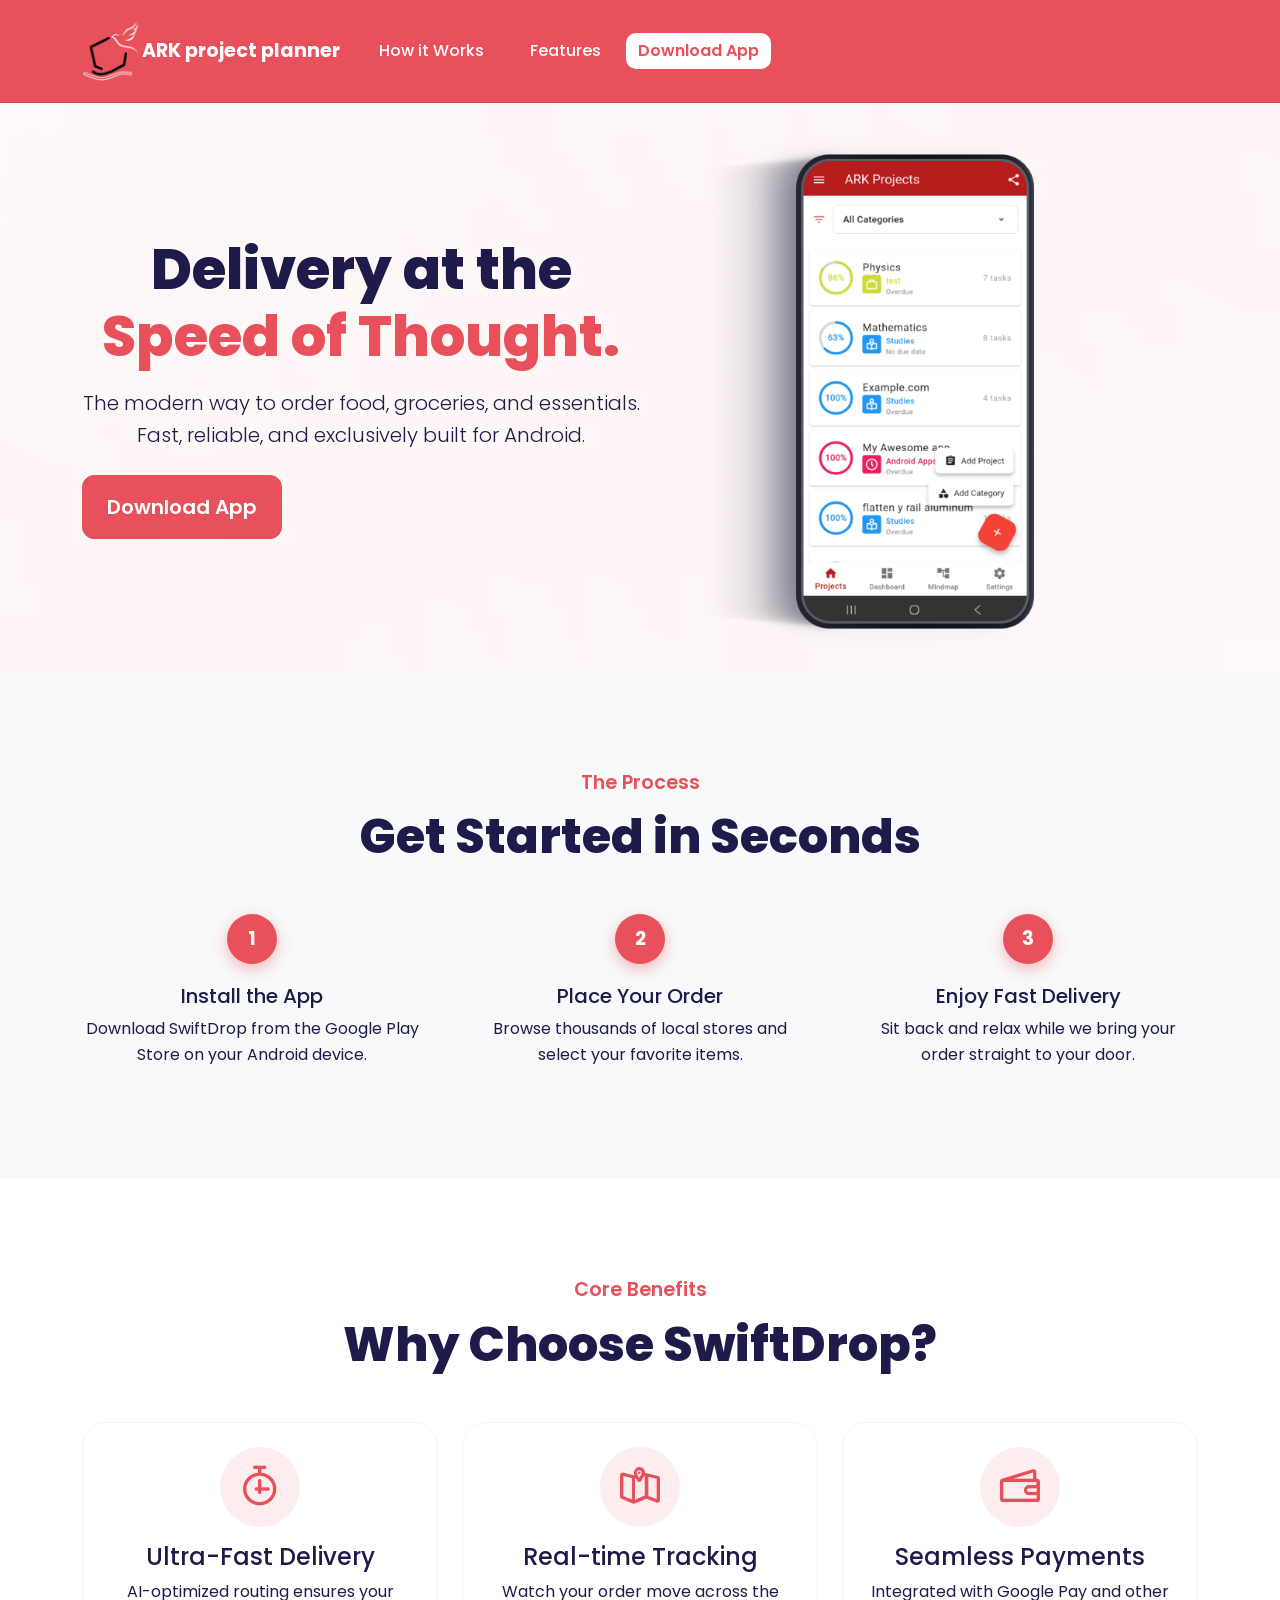
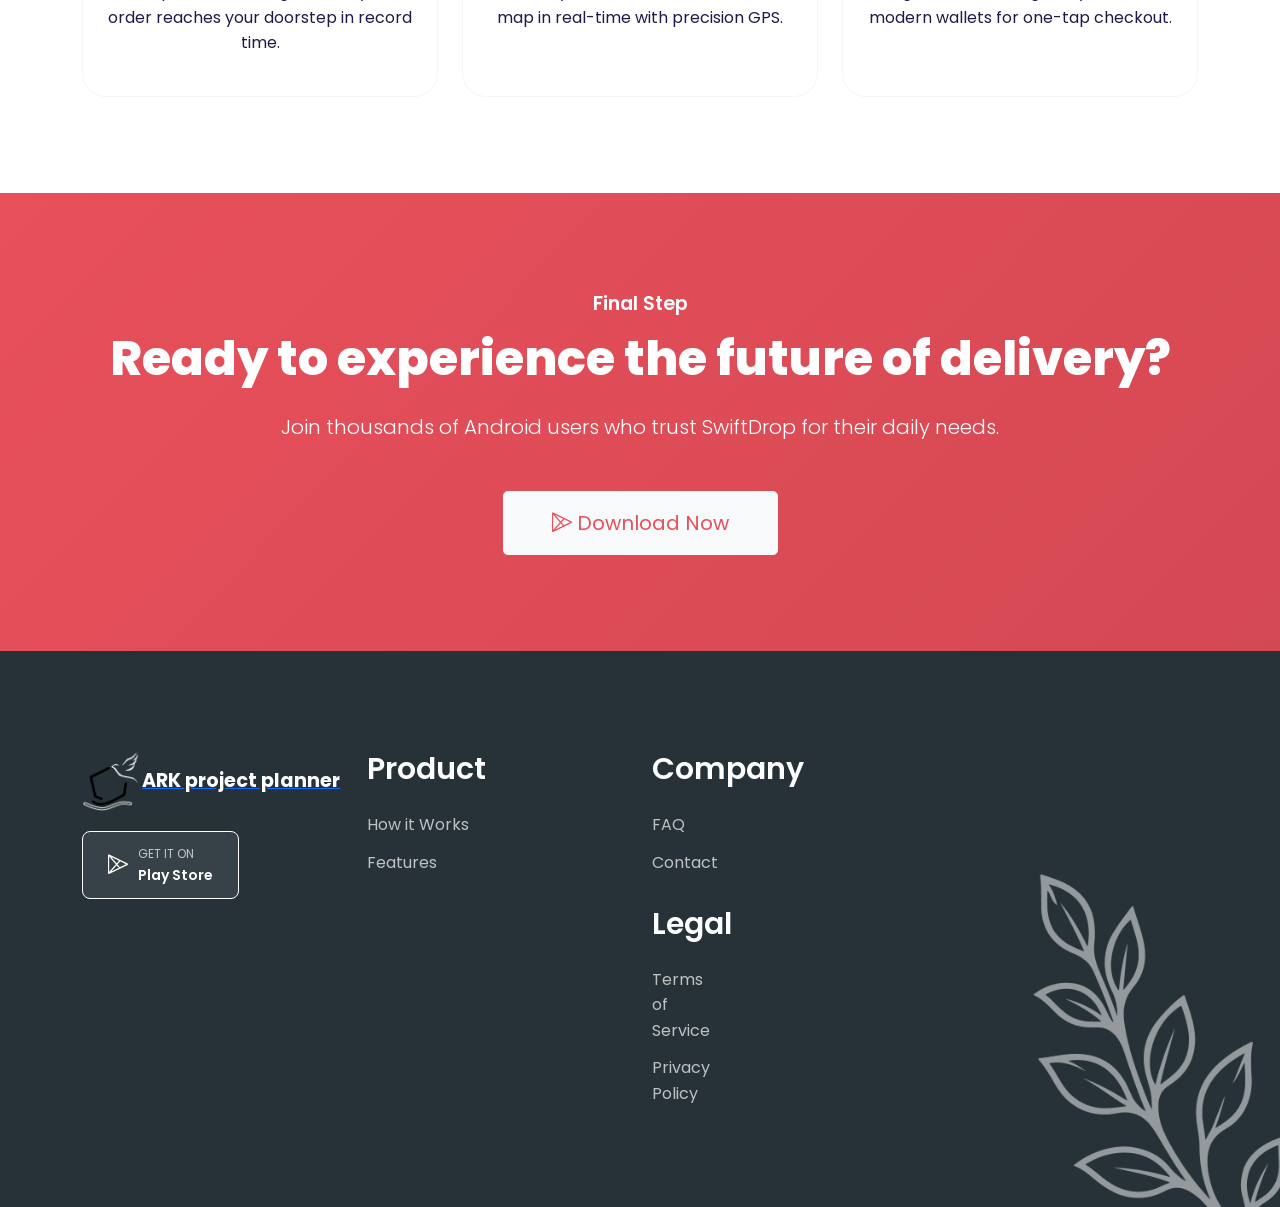
==== index.html @ 763dc9aa "update_8172026_1032" ====
<!DOCTYPE html>
<html lang="en">
<head>
    <meta charset="UTF-8">
    <meta name="viewport" content="width=device-width, initial-scale=1.0">
    <title>ARKprojectplanner - Think IT Plan IT Track IT</title>
    <meta name="description" content="Make your ideas a reality with Ark project planner Android app.">
    
    <!-- Google Fonts -->
    <link href="https://fonts.googleapis.com/css2?family=Poppins:wght@300;400;600;700&display=swap" rel="stylesheet">
    
    <!-- Bootstrap 5 CSS -->
    <link rel="stylesheet" href="assets/css/bootstrap-5.0.0-alpha-2.min.css">
    <!-- LineIcons -->
    <link rel="stylesheet" href="assets/css/LineIcons.2.0.css">
    <!-- Custom CSS -->
    <link rel="stylesheet" href="assets/css/main.css">
</head>
<body>

    <!-- Navigation -->
    <nav class="navbar navbar-expand-lg navbar-light sticky-top">
        <div class="container">
            <a class="navbar-brand d-flex align-items-center" href="#">
                <img src="assets/img/logo/arklogo.png" alt="ARK Logo" width="60" class="me-2">
                <span class="brand-name">ARK project planner</span>
            </a>
            <button class="navbar-toggler" type="button" data-bs-toggle="collapse" data-bs-target="#navbarNav">
                <span class="navbar-toggler-icon"></span>
            </button>
            <div class="collapse navbar-collapse" id="navbarNav">
                <ul class="navbar-nav ms-auto align-items-center">
                    <li class="nav-item"><a class="nav-link" href="#how-it-works">How it Works</a></li>
                    <li class="nav-item"><a class="nav-link" href="#features">Features</a></li>
                <li class="nav-item">
<a class="btn btn-primary nav-download-btn ms-lg-3" href="#download">Download App</a>
                    </li>
                </ul>
            </div>
        </div>
    </nav>

    <!-- Hero Section -->
    <section id="home" class="hero-section">
        <div class="container">
            <div class="row align-items-center g-0">
                <div class="col-lg-6">
                    <div class="hero-content text-center text-lg-start py-5">
                        <h1 class="display-4 fw-extra-bold mb-3">Delivery at the <span class="text-primary">Speed of Thought.</span></h1>
                        <p class="lead mb-4">The modern way to order food, groceries, and essentials. Fast, reliable, and exclusively built for Android.</p>
                        <div class="d-flex flex-column flex-sm-row justify-content-center justify-content-lg-start gap-3">
                            <a href="#download" class="btn btn-primary btn-lg px-4 py-3">Download App</a>
                        </div>
                    </div>
                </div>
                <div class="col-lg-6">
                    <div class="hero-img text-center">
                        <img src="assets/img/hero/Ark_Projects_Mockup_2.png" alt="Hero Image">
                    </div>
                </div>
            </div>
        </div>
    </section>
    
    <!-- How it Works -->
    <section id="how-it-works" class="py-5 bg-light">
        <div class="container py-5">
            <div class="text-center mb-5">
                <span class="section-overline">The Process</span>
                <h2 class="display-5 fw-extra-bold">Get Started in Seconds</h2>
            </div>
            <div class="row text-center g-5">
                <div class="col-md-4">
                    <div class="step-number">1</div>
                    <h5>Install the App</h5>
                    <p>Download SwiftDrop from the Google Play Store on your Android device.</p>
                </div>
                <div class="col-md-4">
                    <div class="step-number">2</div>
                    <h5>Place Your Order</h3>
                    <p>Browse thousands of local stores and select your favorite items.</p>
                </div>
                <div class="col-md-4">
                    <div class="step-number">3</div>
                    <h5>Enjoy Fast Delivery</h5>
                    <p>Sit back and relax while we bring your order straight to your door.</p>
                </div>
            </div>
        </div>
    </section>

<!-- Features Section -->
    <section id="features" class="py-5">
        <div class="container py-5">
            <div class="text-center mb-5">
                <span class="section-overline">Core Benefits</span>
                <h2 class="display-5 fw-extra-bold">Why Choose SwiftDrop?</h2>
            </div>
            <div class="row g-4">
                <div class="col-md-4">
                    <div class="feature-card text-center p-4 h-100">
                        <div class="feature-icon mb-3">
                            <i class="lni lni-timer"></i>
                        </div>
                        <h4>Ultra-Fast Delivery</h4>
                        <p>AI-optimized routing ensures your order reaches your doorstep in record time.</p>
                    </div>
                </div>
                <div class="col-md-4">
                    <div class="feature-card text-center p-4 h-100">
                        <div class="feature-icon mb-3">
                            <i class="lni lni-map"></i>
                        </div>
                        <h4>Real-time Tracking</h4>
                        <p>Watch your order move across the map in real-time with precision GPS.</p>
                    </div>
                </div>
                <div class="col-md-4">
                    <div class="feature-card text-center p-4 h-100">
                        <div class="feature-icon mb-3">
                            <i class="lni lni-wallet"></i>
                        </div>
                        <h4>Seamless Payments</h4>
                        <p>Integrated with Google Pay and other modern wallets for one-tap checkout.</p>
                    </div>
                </div>
            </div>
        </div>
    </section>


    <!-- Download Section -->
    <section id="download" class="py-5 text-center bg-primary text-white">
        <div class="container py-5">
            <span class="section-overline text-white opacity-75">Final Step</span>
            <h2 class="display-5 fw-extra-bold mb-4 text-white">Ready to experience the future of delivery?</h2>
            <p class="lead mb-5 opacity-75">Join thousands of Android users who trust SwiftDrop for their daily needs.</p>
            <a href="#" class="btn btn-light btn-lg px-5 py-3 fw-bold text-primary">
                <i class="lni lni-play-store me-2"></i> Download Now
            </a>
        </div>
    </section>

    <!-- Footer start -->
    <footer id="footer" class="footer pt-100 pb-70">
        <div class="footer-shape">
            <img src="assets/img/footer/arkplanner_footer-right.png" alt="" class="shape shape-2">
        </div>
        <div class="container">
            <div class="row">
                <div class="col-lg-3 col-md-6">
                    <div class="footer-widget">
                        <div class="logo">
                            <a href="index.html" class="d-flex align-items-center">
                                <img src="assets/img/logo/arklogo.png" alt="ARK Logo" width="60" class="me-2">
                                <span class="brand-name" style="color: #fff; font-weight: 700; font-size: 1.2rem;">ARK project planner</span>
                            </a>
                        </div>
                        <div class="download-btns">
                            <a href="#" class="app-btn">
                                <span class="icon"><i class="lni lni-play-store"></i></span>
                                <span class="text">GET IT ON <b>Play Store</b></span>
                            </a>
                        </div>
                    </div>
                </div>

                <div class="col-lg-3 col-md-6">
                    <div class="footer-widget">
                        <h3>Product</h3>
                        <ul class="links">
                            <li><a href="#how-it-works">How it Works</a></li>
                            <li><a href="#features">Features</a></li>
                        </ul>
                    </div>
                </div>
                <div class="col-lg-3 col-md-6">
                    <div class="footer-widget">
                        <h3>Company</h3>
                        <ul class="links">
                            <li><a href="#">FAQ</a></li>
                            <li><a href="#">Contact</a></li>
                        </ul>
                    </div>
                <div class="col-lg-3 col-md-6">
                    <div class="footer-widget">
                        <h3>Legal</h3>
                        <ul class="links">
                            <li><a href="terms.html">Terms of Service</a></li>
                            <li><a href="privacy.html">Privacy Policy</a></li>
                        </ul>
                    </div>
                </div>

                
                </div>
            </div>
        </div>
    </footer>
    <!-- Footer end -->

    <!-- Scroll Top -->
    <a href="#home" class="scroll-top btn-hover">
        <i class="lni lni-chevron-up"></i>
    </a>

    <!-- Scripts -->
    <script src="assets/js/bootstrap.5.0.0.alpha-2-min.js"></script>
    <script src="assets/js/main.js"></script>
</body>
</html>
---- assets/css/main.css ----
/* ==========================================================================
   SwiftDrop Modern Minimalist Styles
   ========================================================================== */

html {
    scroll-behavior: smooth;
    scroll-padding-top: 80px;
}

:root {
    --primary-color: #E8505B;
    --primary-hover: #D44853;
    --text-dark: #1E1B4B;
    --text-muted: #64748B;
    --bg-light: #F8FAFC;
    --white: #FFFFFF;
    --transition: all 0.3s ease;
    --radius-lg: 24px;
    --radius-md: 12px;
}

body {
    font-family: 'Poppins', sans-serif;
    color: var(--text-dark);
    background-color: var(--white);
    line-height: 1.6;
}

/* --- Navigation --- */
.navbar {
    background-color: #E8505B !important;
    padding: 1rem 0;
    transition: var(--transition);
    border-bottom: 1px solid rgba(0,0,0,0.1);
}

.nav-link {
    font-weight: 500;
    color: #FFFFFF !important;
    margin: 0 15px;
    transition: var(--transition);
}

.brand-name {
    font-weight: 700;
    font-size: 1.2rem;
    color: #FFFFFF;
}

.nav-link:hover {
    color: #FFFFFF !important;
}

/* --- Primary Button --- */
.btn-primary {
    background-color: var(--primary-color) !important;
    border-color: var(--primary-color) !important;
    border-radius: var(--radius-md);
    font-weight: 600;
    transition: var(--transition);
}

.nav-download-btn {
    background-color: #FFFFFF !important;
    color: #E8505B !important;
    border: 2px solid #E8505B !important;
    transition: var(--transition);
}

.nav-download-btn:hover {
    background-color: #f8f8f8 !important;
    color: #D44853 !important;
    border-color: #D44853 !important;
}

.btn-primary:hover {
    background-color: var(--primary-hover) !important;
    transform: translateY(-2px);
    box-shadow: 0 10px 20px rgba(232, 80, 91, 0.3);
}

.btn-outline-secondary {
    border-radius: var(--radius-md);
    border-color: #CBD5E1;
    color: var(--text-dark);
    font-weight: 600;
}

/* --- Hero Section --- */
.hero-section {
    padding: 0;
    background: radial-gradient(circle at top right, rgba(232, 80, 91, 0.05), transparent),
                radial-gradient(circle at bottom left, rgba(232, 80, 91, 0.05), transparent);
}

.hero-section h1 {
    color: var(--text-dark);
    line-height: 1.2;
}

.fw-extra-bold {
    font-weight: 800 !important;
}

.section-overline {
    display: block;
    color: #E8505B; /* Accent color from image */
    font-weight: 600;
    font-size: 1.2rem;
    margin-bottom: 10px;
    text-transform: none;
}

.text-primary {
    color: var(--primary-color) !important;
}

.hero-img {
    position: relative;
    margin: 0 -20px; /* Negative margin to expand beyond column boundaries */
}

.hero-img img {
    border: none;
    border-radius: 0 !important;
    max-width: 110%; /* Slightly larger than the original container */
    width: 110%;
    height: auto;
    object-fit: contain;
    transition: var(--transition);
    margin-left: -5%; /* Center the oversized image */
}

.hero-img img:hover {
    transform: scale(1.05) rotate(1deg);
}

/* --- Features Section --- */
.bg-soft-primary {
    background-color: rgba(232, 80, 91, 0.1);
}

.feature-card {
    background: var(--white);
    border: 1px solid #F1F5F9;
    border-radius: var(--radius-lg);
    transition: var(--transition);
}

.feature-card:hover {
    transform: translateY(-10px);
    box-shadow: 0 20px 40px rgba(0,0,0,0.05);
    border-color: var(--primary-color);
}

.feature-icon {
    font-size: 2.5rem;
    color: var(--primary-color);
    width: 80px;
    height: 80px;
    line-height: 80px;
    background: rgba(232, 80, 91, 0.1);
    border-radius: 50%;
    margin: 0 auto;
}

/* --- How It Works --- */
.step-number {
    width: 50px;
    height: 50px;
    background: var(--primary-color);
    color: white;
    border-radius: 50%;
    display: flex;
    align-items: center;
    justify-content: center;
    margin: 0 auto 20px;
    font-weight: 700;
    font-size: 1.2rem;
    box-shadow: 0 5px 15px rgba(232, 80, 91, 0.4);
}

/* --- Download Section --- */
#download {
    background: linear-gradient(135deg, var(--primary-color), var(--primary-hover)) !important;
    border-radius: 0;
}

/* --- Footer Recreation from Template --- */
.footer {
    background: #263238;
    color: #fff;
    position: relative;
    z-index: 1;
}

.footer-shape {
    position: absolute;
    z-index: -1;
    bottom: 0;
    left: 0;
    width: 100%;
    height: 100%;
}

.footer-shape img.shape {
    position: absolute;
    bottom: 0;
    right: 0;
    opacity: 0.5;
    pointer-events: none;
}

.footer .footer-widget {
    margin-bottom: 30px;
    color: rgba(255, 255, 255, 0.7);
}

.footer .footer-widget h3 {
    color: #fff;
    font-size: 30px;
    font-weight: 600;
    margin-bottom: 25px;
}

.footer .footer-widget ul.links {
    list-style: none;
    padding: 0;
}

.footer .footer-widget ul.links li {
    margin-bottom: 12px;
}

.footer .footer-widget ul.links li a {
    color: rgba(255, 255, 255, 0.7);
    text-decoration: none;
    transition: all 0.3s ease;
    font-size: 16px;
}

.footer .footer-widget ul.links li a:hover {
    color: var(--primary-color);
    padding-left: 5px;
}

.footer .footer-widget .download-btns a {
    display: inline-flex;
    align-items: center;
    padding: 12px 25px;
    border-radius: 8px;
    background: rgba(255, 255, 255, 0.08);
    border: 1px solid #fff;
    color: #fff;
    text-decoration: none;
    margin-top: 20px;
    transition: all 0.3s ease;
}

.footer .footer-widget .download-btns a:hover {
    background: var(--primary-color);
    border-color: var(--primary-color);
}

.footer .footer-widget .download-btns a .icon {
    font-size: 20px;
    margin-right: 10px;
}

.footer .footer-widget .download-btns a .text {
    font-size: 12px;
    color: rgba(255, 255, 255, 0.7);
}

.footer .footer-widget .download-btns a .text b {
    display: block;
    font-size: 14px;
    font-weight: 600;
    color: #fff;
}

/* --- Floating Scroll Top Button --- */
.scroll-top {
    position: fixed;
    bottom: 30px;
    right: 30px;
    width: 45px;
    height: 45px;
    background: var(--primary-color);
    color: #fff;
    display: flex;
    justify-content: center;
    align-items: center;
    border-radius: 5px;
    z-index: 99;
    cursor: pointer;
    transition: all 0.3s ease-out 0s;
    text-decoration: none;
}

.scroll-top:hover {
    background: var(--primary-hover);
    box-shadow: 0px 10px 20px rgba(232, 80, 91, 0.4);
}

.scroll-top i {
    font-size: 18px;
}

/* Responsive Adjustments */
@media (max-width: 991px) {
    .hero-section {
        padding: 60px 0;
        text-align: center;
    }
}

/* Utility Classes for Footer Padding */
.pt-100 {
    padding-top: 100px !important;
}

.pb-70 {
    padding-bottom: 70px !important;
}
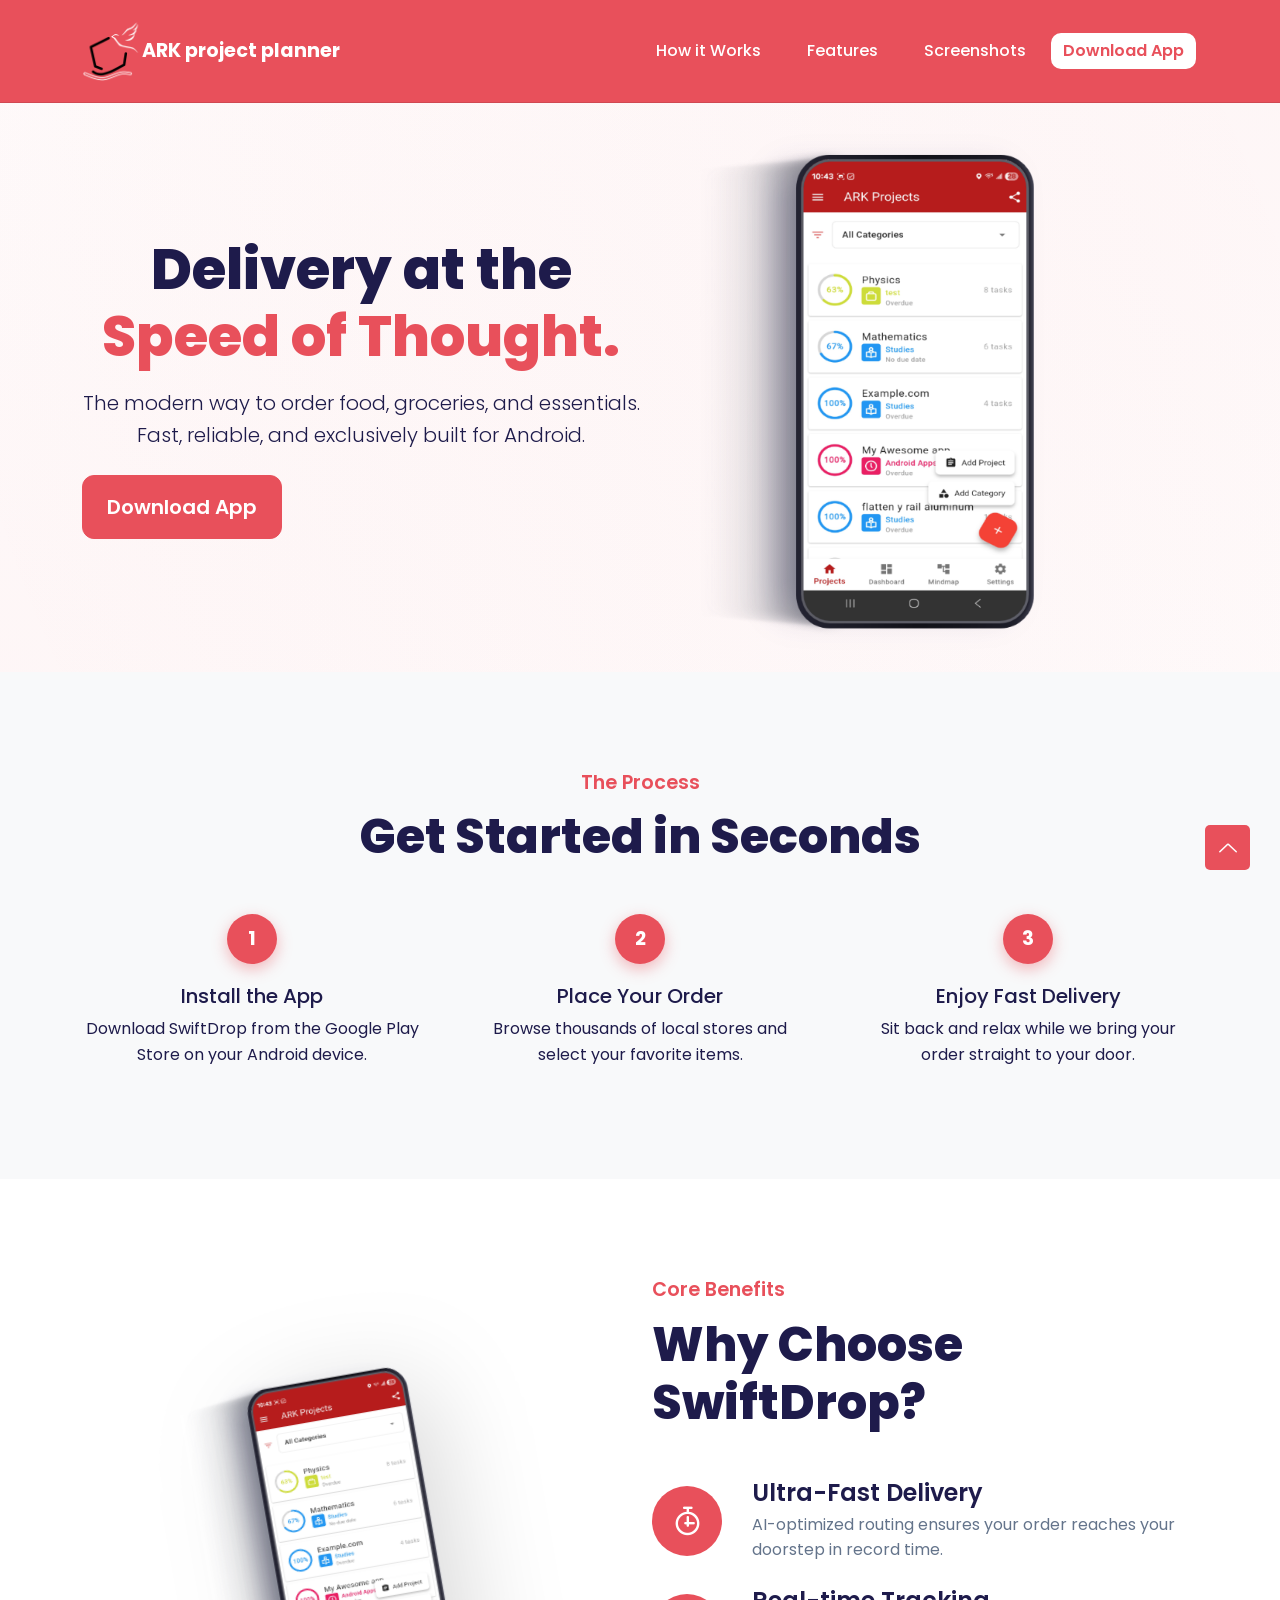
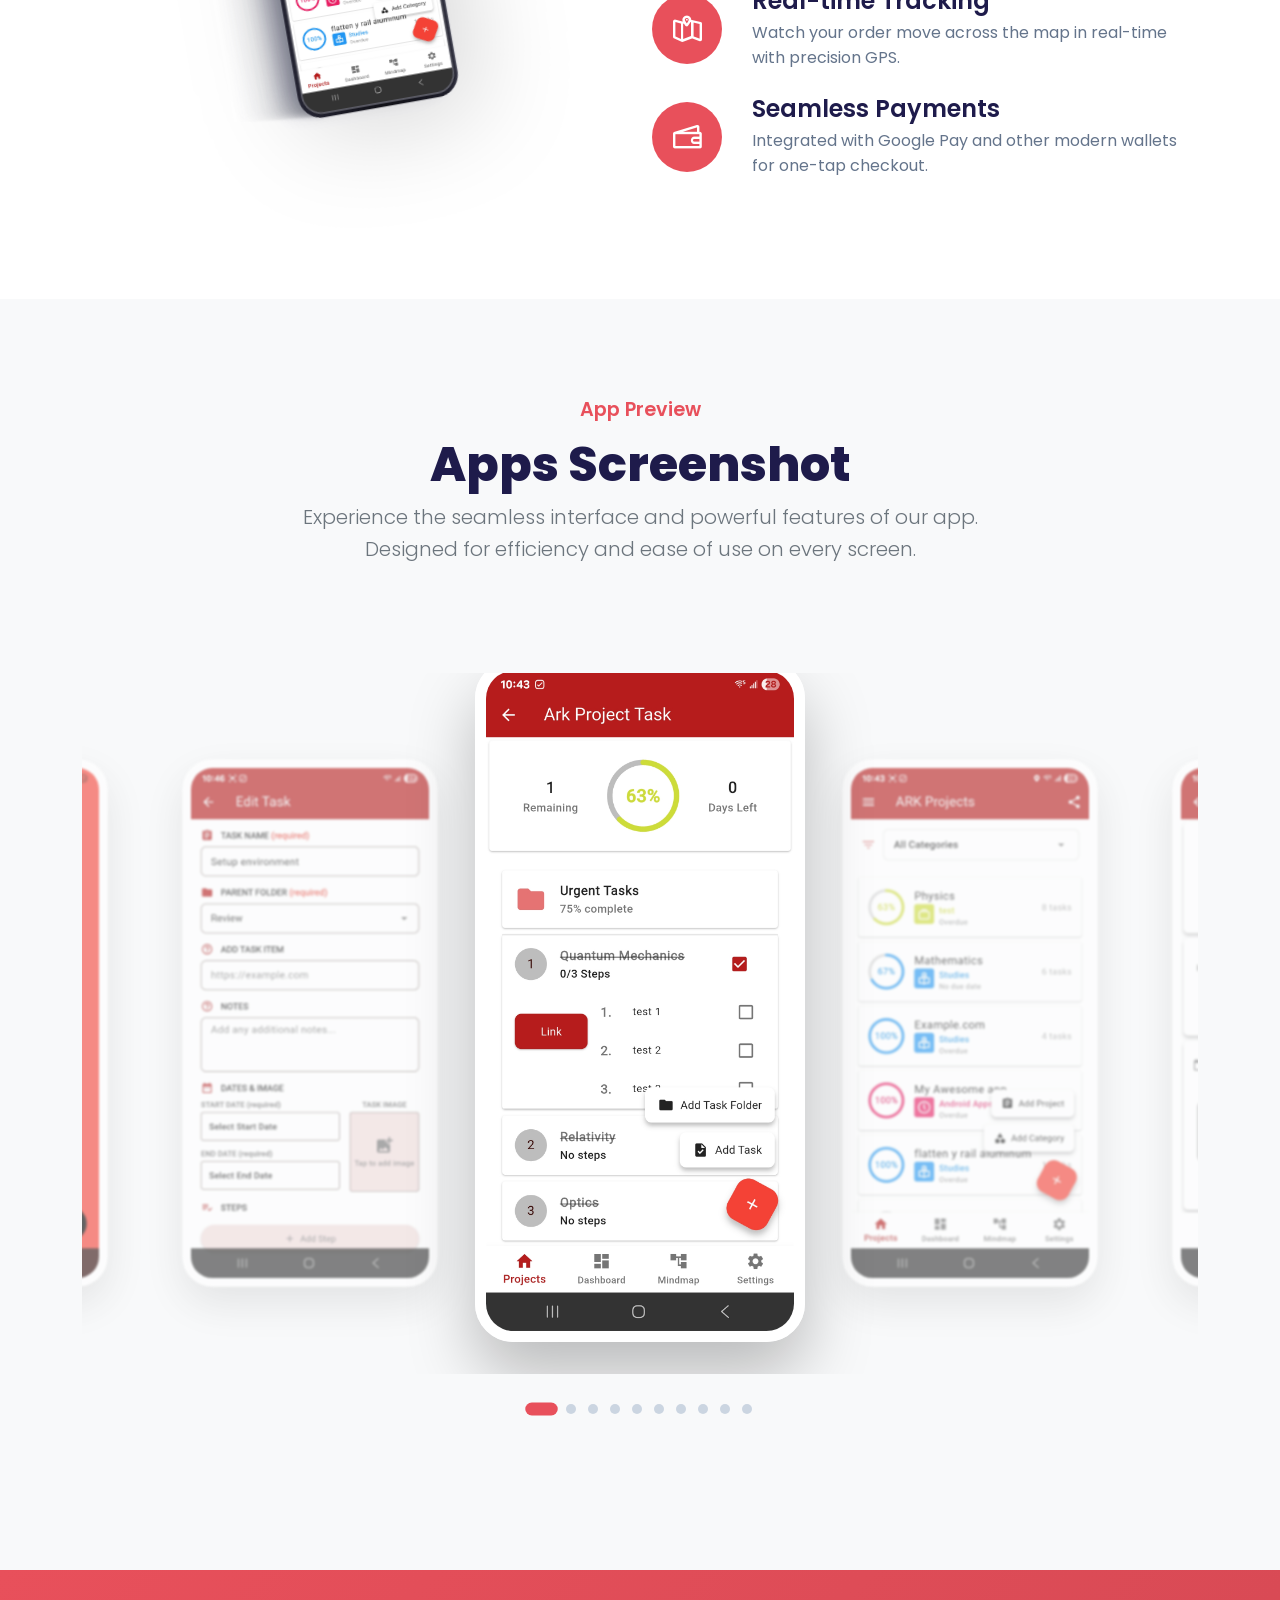
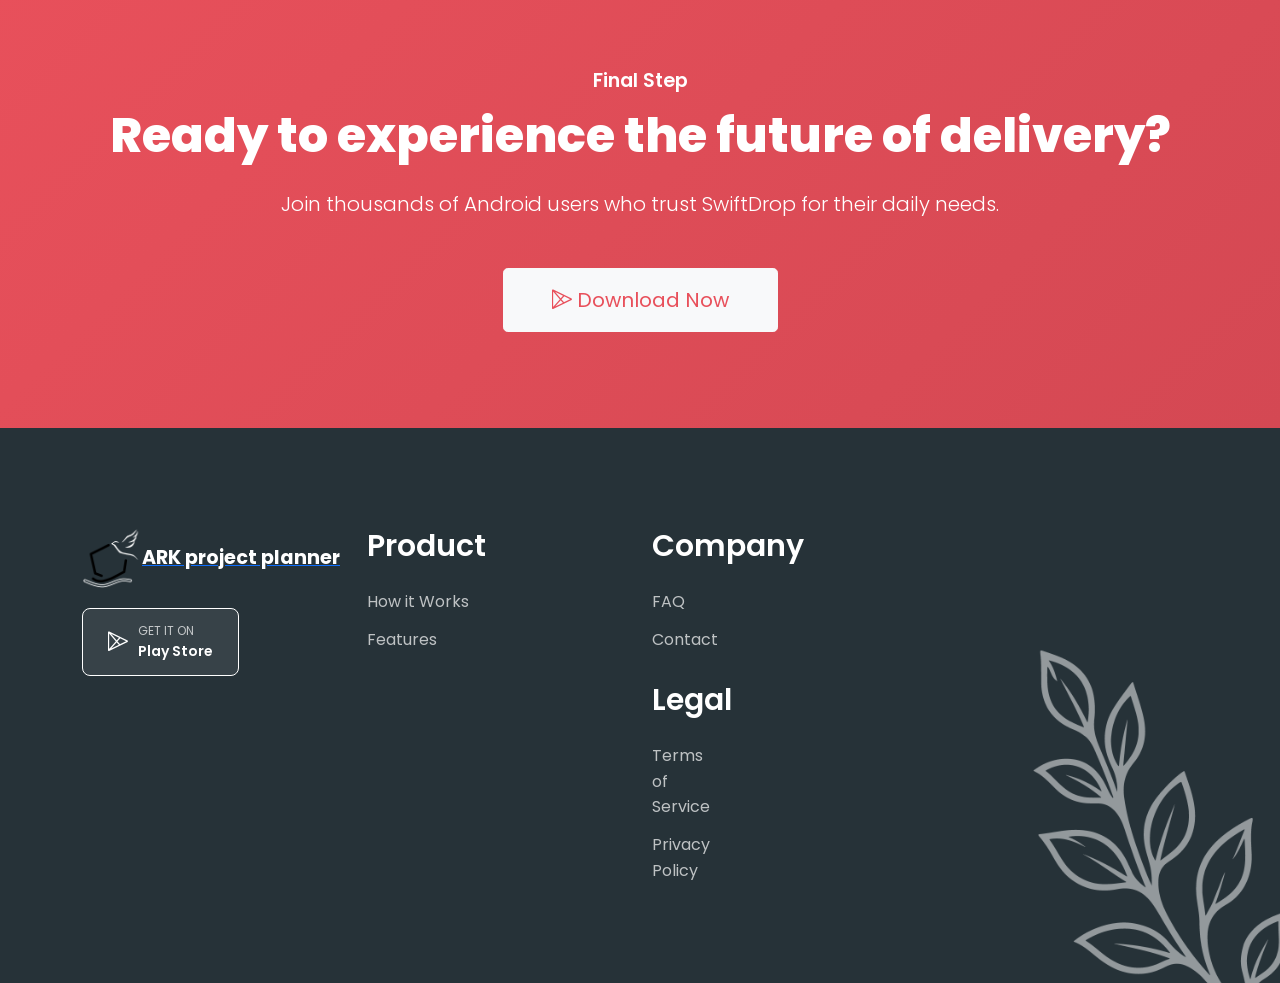
==== commit 0af9cf45: "update_818/2026_146" ====
--- a/index.html
+++ b/index.html
@@ -26,12 +26,15 @@
                 <span class="brand-name">ARK project planner</span>
             </a>
             <button class="navbar-toggler" type="button" data-bs-toggle="collapse" data-bs-target="#navbarNav">
-                <span class="navbar-toggler-icon"></span>
+                <span class="toggler-icon"></span>
+                <span class="toggler-icon"></span>
+                <span class="toggler-icon"></span>
             </button>
-            <div class="collapse navbar-collapse" id="navbarNav">
-                <ul class="navbar-nav ms-auto align-items-center">
-                    <li class="nav-item"><a class="nav-link" href="#how-it-works">How it Works</a></li>
-                    <li class="nav-item"><a class="nav-link" href="#features">Features</a></li>
+            <div class="collapse navbar-collapse justify-content-end" id="navbarNav">
+                <ul class="navbar-nav ms-auto align-items-center text-end">
+                      <li class="nav-item"><a class="nav-link page-scroll" href="#how-it-works">How it Works</a></li>
+                      <li class="nav-item"><a class="nav-link page-scroll" href="#features">Features</a></li>
+                      <li class="nav-item"><a class="nav-link page-scroll" href="#screenshots">Screenshots</a></li>
                 <li class="nav-item">
 <a class="btn btn-primary nav-download-btn ms-lg-3" href="#download">Download App</a>
                     </li>
@@ -92,42 +95,111 @@
 <!-- Features Section -->
     <section id="features" class="py-5">
         <div class="container py-5">
+            <div class="row align-items-center">
+                <div class="col-lg-6 mb-5 mb-lg-0">
+                    <div class="features-phone-wrapper text-center">
+                        <img src="assets/img/hero/Ark_Projects_Mockup_2.png" alt="Core Features Phone Mockup" class="img-fluid feature-phone-img">
+                    </div>
+                </div>
+                <div class="col-lg-6">
+                    <div class="features-content text-start">
+                        <span class="section-overline">Core Benefits</span>
+                        <h2 class="display-5 fw-extra-bold mb-5">Why Choose SwiftDrop?</h2>
+                        
+                        <div class="feature-list">
+                            <div class="feature-list-item d-flex align-items-center mb-4">
+                                <div class="feature-list-icon">
+                                    <i class="lni lni-timer"></i>
+                                </div>
+                                <div class="feature-text">
+                                    <h4 class="mb-1">Ultra-Fast Delivery</h4>
+                                    <p>AI-optimized routing ensures your order reaches your doorstep in record time.</p>
+                                </div>
+                            </div>
+                            <div class="feature-list-item d-flex align-items-center mb-4">
+                                <div class="feature-list-icon">
+                                    <i class="lni lni-map"></i>
+                                </div>
+                                <div class="feature-text">
+                                    <h4 class="mb-1">Real-time Tracking</h4>
+                                    <p>Watch your order move across the map in real-time with precision GPS.</p>
+                                </div>
+                            </div>
+                            <div class="feature-list-item d-flex align-items-center mb-4">
+                                <div class="feature-list-icon">
+                                    <i class="lni lni-wallet"></i>
+                                </div>
+                                <div class="feature-text">
+                                    <h4 class="mb-1">Seamless Payments</h4>
+                                    <p>Integrated with Google Pay and other modern wallets for one-tap checkout.</p>
+                                </div>
+                            </div>
+                        </div>
+                    </div>
+                </div>
+            </div>
+        </div>
+    </section>
+
+    <!-- App Screenshots Section -->
+    <section id="screenshots" class="py-5 bg-light">
+        <div class="container py-5">
             <div class="text-center mb-5">
-                <span class="section-overline">Core Benefits</span>
-                <h2 class="display-5 fw-extra-bold">Why Choose SwiftDrop?</h2>
-            </div>
-            <div class="row g-4">
-                <div class="col-md-4">
-                    <div class="feature-card text-center p-4 h-100">
-                        <div class="feature-icon mb-3">
-                            <i class="lni lni-timer"></i>
-                        </div>
-                        <h4>Ultra-Fast Delivery</h4>
-                        <p>AI-optimized routing ensures your order reaches your doorstep in record time.</p>
-                    </div>
-                </div>
-                <div class="col-md-4">
-                    <div class="feature-card text-center p-4 h-100">
-                        <div class="feature-icon mb-3">
-                            <i class="lni lni-map"></i>
-                        </div>
-                        <h4>Real-time Tracking</h4>
-                        <p>Watch your order move across the map in real-time with precision GPS.</p>
-                    </div>
-                </div>
-                <div class="col-md-4">
-                    <div class="feature-card text-center p-4 h-100">
-                        <div class="feature-icon mb-3">
-                            <i class="lni lni-wallet"></i>
-                        </div>
-                        <h4>Seamless Payments</h4>
-                        <p>Integrated with Google Pay and other modern wallets for one-tap checkout.</p>
-                    </div>
-                </div>
-            </div>
-        </div>
-    </section>
-
+                <span class="section-overline">App Preview</span>
+                <h2 class="display-5 fw-extra-bold">Apps Screenshot</h2>
+                <p class="lead text-muted mx-auto" style="max-width: 700px;">
+                    Experience the seamless interface and powerful features of our app. Designed for efficiency and ease of use on every screen.
+                </p>
+            </div>
+
+            <div class="screenshot-carousel-container">
+                <div class="screenshot-track">
+                    <div class="screenshot-window">
+                        <img src="assets/img/screenshots/Screenshot_20260817_224342.jpg" alt="App Screenshot 1">
+                    </div>
+                    <div class="screenshot-window active">
+                        <img src="assets/img/screenshots/Screenshot_20260817_224351.jpg" alt="App Screenshot 2">
+                    </div>
+                    <div class="screenshot-window">
+                        <img src="assets/img/screenshots/Screenshot_20260817_224405.jpg" alt="App Screenshot 3">
+                    </div>
+                    <div class="screenshot-window">
+                        <img src="assets/img/screenshots/Screenshot_20260817_224424.jpg" alt="App Screenshot 4">
+                    </div>
+                    <div class="screenshot-window">
+                        <img src="assets/img/screenshots/Screenshot_20260817_224445.jpg" alt="App Screenshot 5">
+                    </div>
+                    <div class="screenshot-window">
+                        <img src="assets/img/screenshots/Screenshot_20260817_224502.jpg" alt="App Screenshot 6">
+                    </div>
+                    <div class="screenshot-window">
+                        <img src="assets/img/screenshots/Screenshot_20260817_224543.jpg" alt="App Screenshot 7">
+                    </div>
+                    <div class="screenshot-window">
+                        <img src="assets/img/screenshots/Screenshot_20260817_224548.jpg" alt="App Screenshot 8">
+                    </div>
+                    <div class="screenshot-window">
+                        <img src="assets/img/screenshots/Screenshot_20260817_224551.jpg" alt="App Screenshot 9">
+                    </div>
+                    <div class="screenshot-window">
+                        <img src="assets/img/screenshots/Screenshot_20260817_224614.jpg" alt="App Screenshot 10">
+                    </div>
+                </div>
+                <div class="screenshot-pagination">
+                    <div class="pagination-dot" data-index="0"></div>
+                    <div class="pagination-dot" data-index="1"></div>
+                    <div class="pagination-dot" data-index="2"></div>
+                    <div class="pagination-dot" data-index="3"></div>
+                    <div class="pagination-dot" data-index="4"></div>
+                    <div class="pagination-dot" data-index="5"></div>
+                    <div class="pagination-dot" data-index="6"></div>
+                    <div class="pagination-dot" data-index="7"></div>
+                    <div class="pagination-dot" data-index="8"></div>
+                    <div class="pagination-dot" data-index="9"></div>
+                </div>
+            </div>
+        </div>
+    </section>
 
     <!-- Download Section -->
     <section id="download" class="py-5 text-center bg-primary text-white">
--- a/assets/css/main.css
+++ b/assets/css/main.css
@@ -34,6 +34,64 @@
     border-bottom: 1px solid rgba(0,0,0,0.1);
 }
 
+@media (max-width: 991px) {
+    .navbar-collapse.show {
+        display: block !important;
+        visibility: visible !important;
+        opacity: 1 !important;
+    }
+}
+
+.navbar-toggler {
+    border: none !important;
+    outline: none !important;
+    box-shadow: none !important;
+    position: relative;
+    width: 30px;
+    height: 30px;
+    display: flex;
+    flex-direction: column;
+    justify-content: center;
+    align-items: center;
+    background: transparent !important;
+}
+
+.toggler-icon {
+    width: 24px;
+    height: 2px;
+    background-color: #FFFFFF;
+    display: block;
+    position: absolute;
+    transition: all 0.3s ease-in-out;
+    border-radius: 2px;
+}
+
+.toggler-icon:nth-child(1) {
+    top: 10px;
+}
+
+.toggler-icon:nth-child(2) {
+    top: 15px;
+}
+
+.toggler-icon:nth-child(3) {
+    top: 20px;
+}
+
+.navbar-toggler.active .toggler-icon:nth-child(1) {
+    top: 15px;
+    transform: rotate(45deg);
+}
+
+.navbar-toggler.active .toggler-icon:nth-child(2) {
+    opacity: 0;
+}
+
+.navbar-toggler.active .toggler-icon:nth-child(3) {
+    top: 15px;
+    transform: rotate(-45deg);
+}
+
 .nav-link {
     font-weight: 500;
     color: #FFFFFF !important;
@@ -60,23 +118,25 @@
     transition: var(--transition);
 }
 
-.nav-download-btn {
+.navbar .nav-download-btn {
     background-color: #FFFFFF !important;
-    color: #E8505B !important;
-    border: 2px solid #E8505B !important;
-    transition: var(--transition);
-}
-
-.nav-download-btn:hover {
-    background-color: #f8f8f8 !important;
-    color: #D44853 !important;
-    border-color: #D44853 !important;
+    color: var(--primary-color) !important;
+    border: 2px solid var(--primary-color) !important;
+    transition: var(--transition);
+}
+
+.navbar .nav-download-btn:hover {
+    background-color: var(--primary-color) !important;
+    color: #FFFFFF !important;
+    border-color: #FFFFFF !important;
 }
 
 .btn-primary:hover {
-    background-color: var(--primary-hover) !important;
+    background-color: var(--white) !important;
+    color: var(--primary-color) !important;
+    border: 2px solid var(--primary-color) !important;
     transform: translateY(-2px);
-    box-shadow: 0 10px 20px rgba(232, 80, 91, 0.3);
+    box-shadow: 0 10px 20px rgba(232, 80, 91, 0.2);
 }
 
 .btn-outline-secondary {
@@ -140,28 +200,46 @@
     background-color: rgba(232, 80, 91, 0.1);
 }
 
-.feature-card {
-    background: var(--white);
-    border: 1px solid #F1F5F9;
-    border-radius: var(--radius-lg);
-    transition: var(--transition);
-}
-
-.feature-card:hover {
-    transform: translateY(-10px);
-    box-shadow: 0 20px 40px rgba(0,0,0,0.05);
-    border-color: var(--primary-color);
-}
-
-.feature-icon {
-    font-size: 2.5rem;
-    color: var(--primary-color);
-    width: 80px;
-    height: 80px;
-    line-height: 80px;
-    background: rgba(232, 80, 91, 0.1);
+.feature-phone-img {
+    max-width: 85%;
+    height: auto;
+    transform: rotate(-10deg) rotateY(15deg);
+    transition: var(--transition);
+    filter: drop-shadow(20px 20px 50px rgba(0,0,0,0.15));
+}
+
+.features-phone-wrapper:hover .feature-phone-img {
+    transform: rotate(-5deg) rotateY(10deg) scale(1.05);
+}
+
+.feature-list-icon {
+    width: 70px;
+    height: 70px;
+    background-color: var(--primary-color);
+    color: #fff;
     border-radius: 50%;
-    margin: 0 auto;
+    display: flex;
+    align-items: center;
+    justify-content: center;
+    font-size: 1.8rem;
+    flex-shrink: 0;
+    transition: var(--transition);
+    margin-right: 30px;
+}
+
+.feature-list-item:hover .feature-list-icon {
+    transform: scale(1.1);
+    background-color: var(--primary-hover);
+}
+
+.feature-list-item h4 {
+    margin-bottom: 5px;
+    font-weight: 600;
+}
+
+.feature-list-item p {
+    margin-bottom: 0;
+    color: var(--text-muted);
 }
 
 /* --- How It Works --- */
@@ -184,6 +262,16 @@
 #download {
     background: linear-gradient(135deg, var(--primary-color), var(--primary-hover)) !important;
     border-radius: 0;
+}
+
+#download .btn-light:hover {
+    background-color: var(--primary-color) !important;
+    color: var(--white) !important;
+    border: 2px solid var(--white) !important;
+}
+
+#download .btn-light:hover i {
+    color: var(--white) !important;
 }
 
 /* --- Footer Recreation from Template --- */
@@ -315,6 +403,99 @@
     }
 }
 
+/* App Screenshots Section */
+.screenshot-carousel-container {
+    position: relative;
+    width: 100%;
+    padding: 60px 0;
+    overflow: hidden;
+}
+
+.screenshot-track {
+    display: flex;
+    gap: 30px;
+    overflow-x: auto;
+    scroll-snap-type: x mandatory;
+    padding: 40px calc(50% - 150px); /* Center items exactly relative to their 300px width */
+    scrollbar-width: none; /* Firefox */
+    -ms-overflow-style: none; /* IE/Edge */
+    align-items: center;
+    transition: all 0.5s ease;
+    cursor: grab;
+    user-select: none;
+}
+
+.screenshot-track:active {
+    cursor: grabbing;
+}
+
+.screenshot-track::-webkit-scrollbar {
+    display: none; /* Chrome/Safari */
+}
+
+.screenshot-window {
+    flex: 0 0 300px;
+    scroll-snap-align: center;
+    transition: all 0.5s cubic-bezier(0.4, 0, 0.2, 1);
+    transform: scale(0.85);
+    opacity: 0.6;
+    filter: blur(1px);
+    display: flex;
+    justify-content: center;
+}
+
+.screenshot-window img {
+    width: 100%;
+    border-radius: 35px;
+    box-shadow: 0 20px 50px rgba(0,0,0,0.15);
+    border: 10px solid #fff;
+    height: auto;
+    transition: all 0.5s ease;
+}
+
+.screenshot-window.active {
+    transform: scale(1.1) translateY(-20px);
+    opacity: 1;
+    filter: blur(0);
+    z-index: 10;
+}
+
+.screenshot-window.active img {
+    box-shadow: 0 30px 60px rgba(0,0,0,0.25);
+}
+
+@media (max-width: 768px) {
+    .screenshot-track {
+        padding: 20px 20%;
+    }
+    .screenshot-window {
+        flex: 0 0 240px;
+    }
+}
+
+.screenshot-pagination {
+    display: flex;
+    justify-content: center;
+    gap: 12px;
+    margin-top: 30px;
+}
+
+.pagination-dot {
+    width: 10px;
+    height: 10px;
+    border-radius: 50%;
+    background-color: #CBD5E1;
+    cursor: pointer;
+    transition: all 0.3s ease;
+}
+
+.pagination-dot.active {
+    background-color: var(--primary-color);
+    transform: scale(1.3);
+    width: 25px;
+    border-radius: 5px;
+}
+
 /* Utility Classes for Footer Padding */
 .pt-100 {
     padding-top: 100px !important;
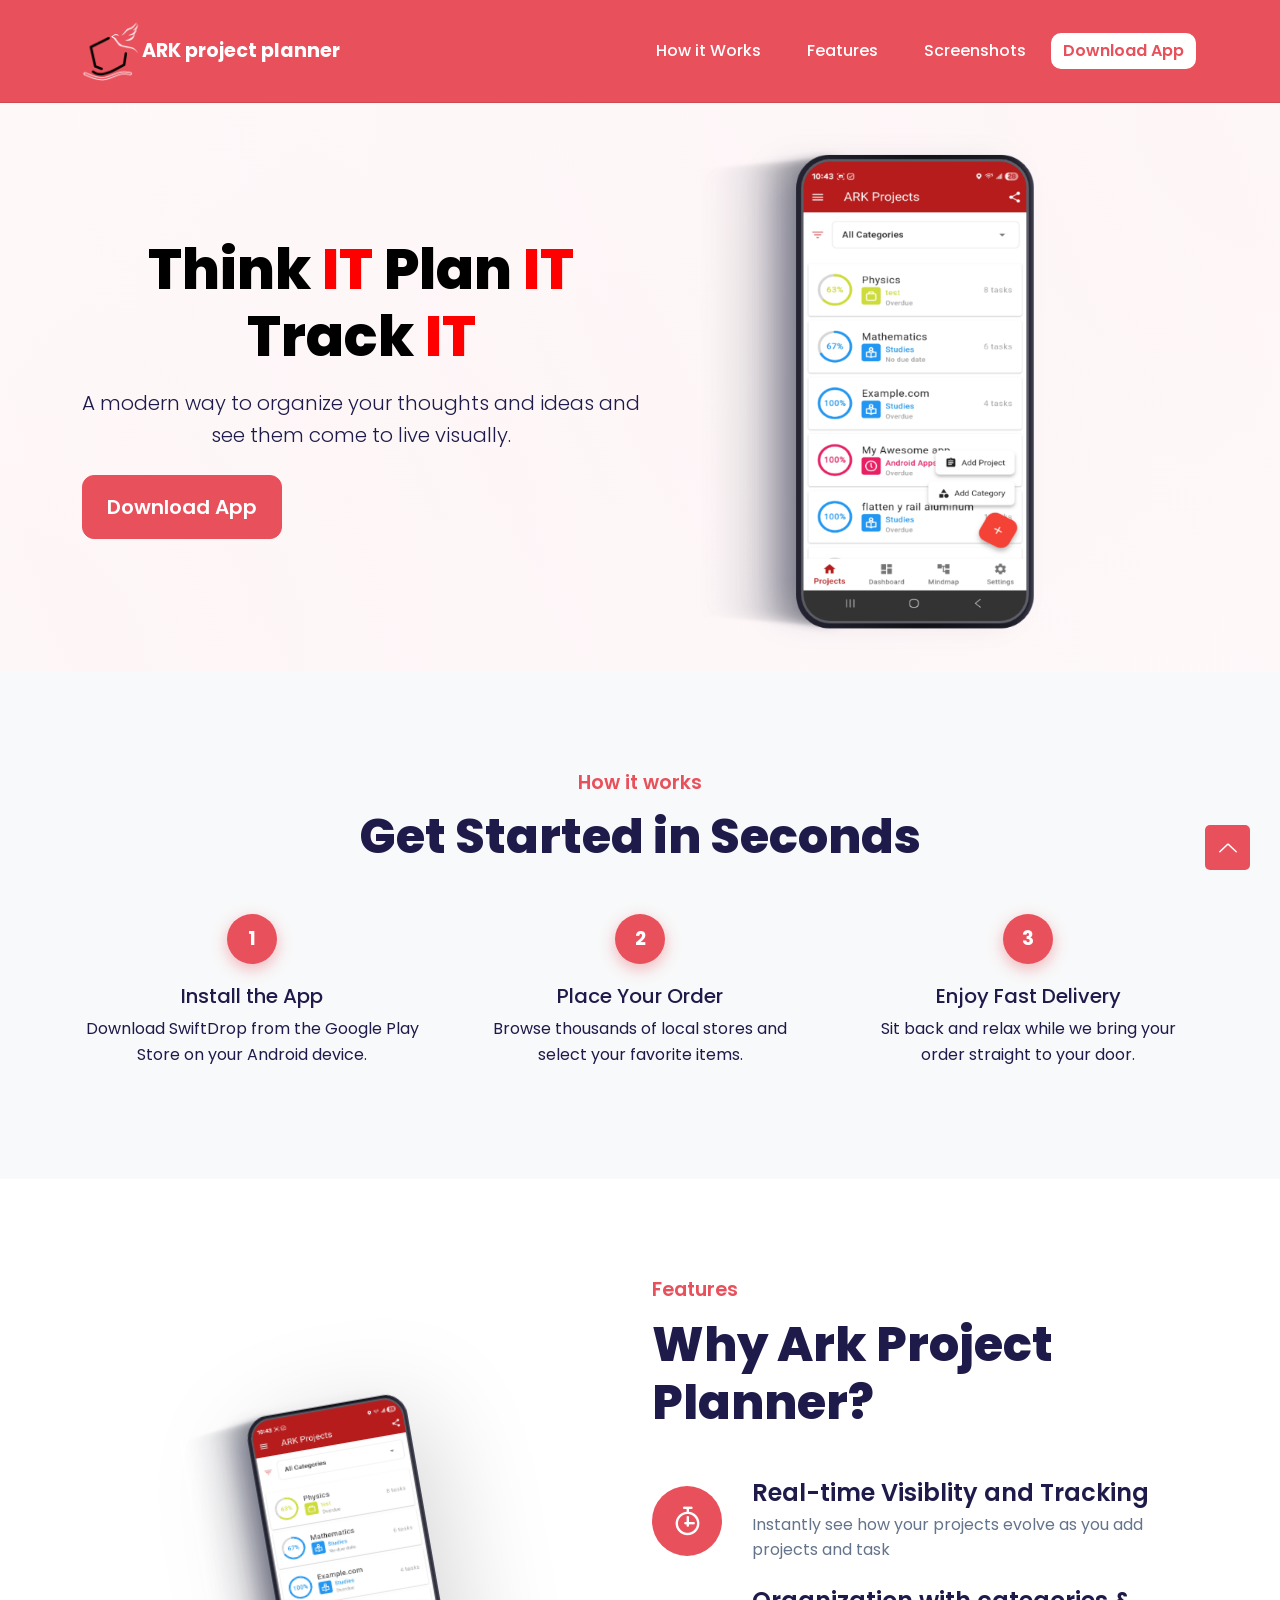
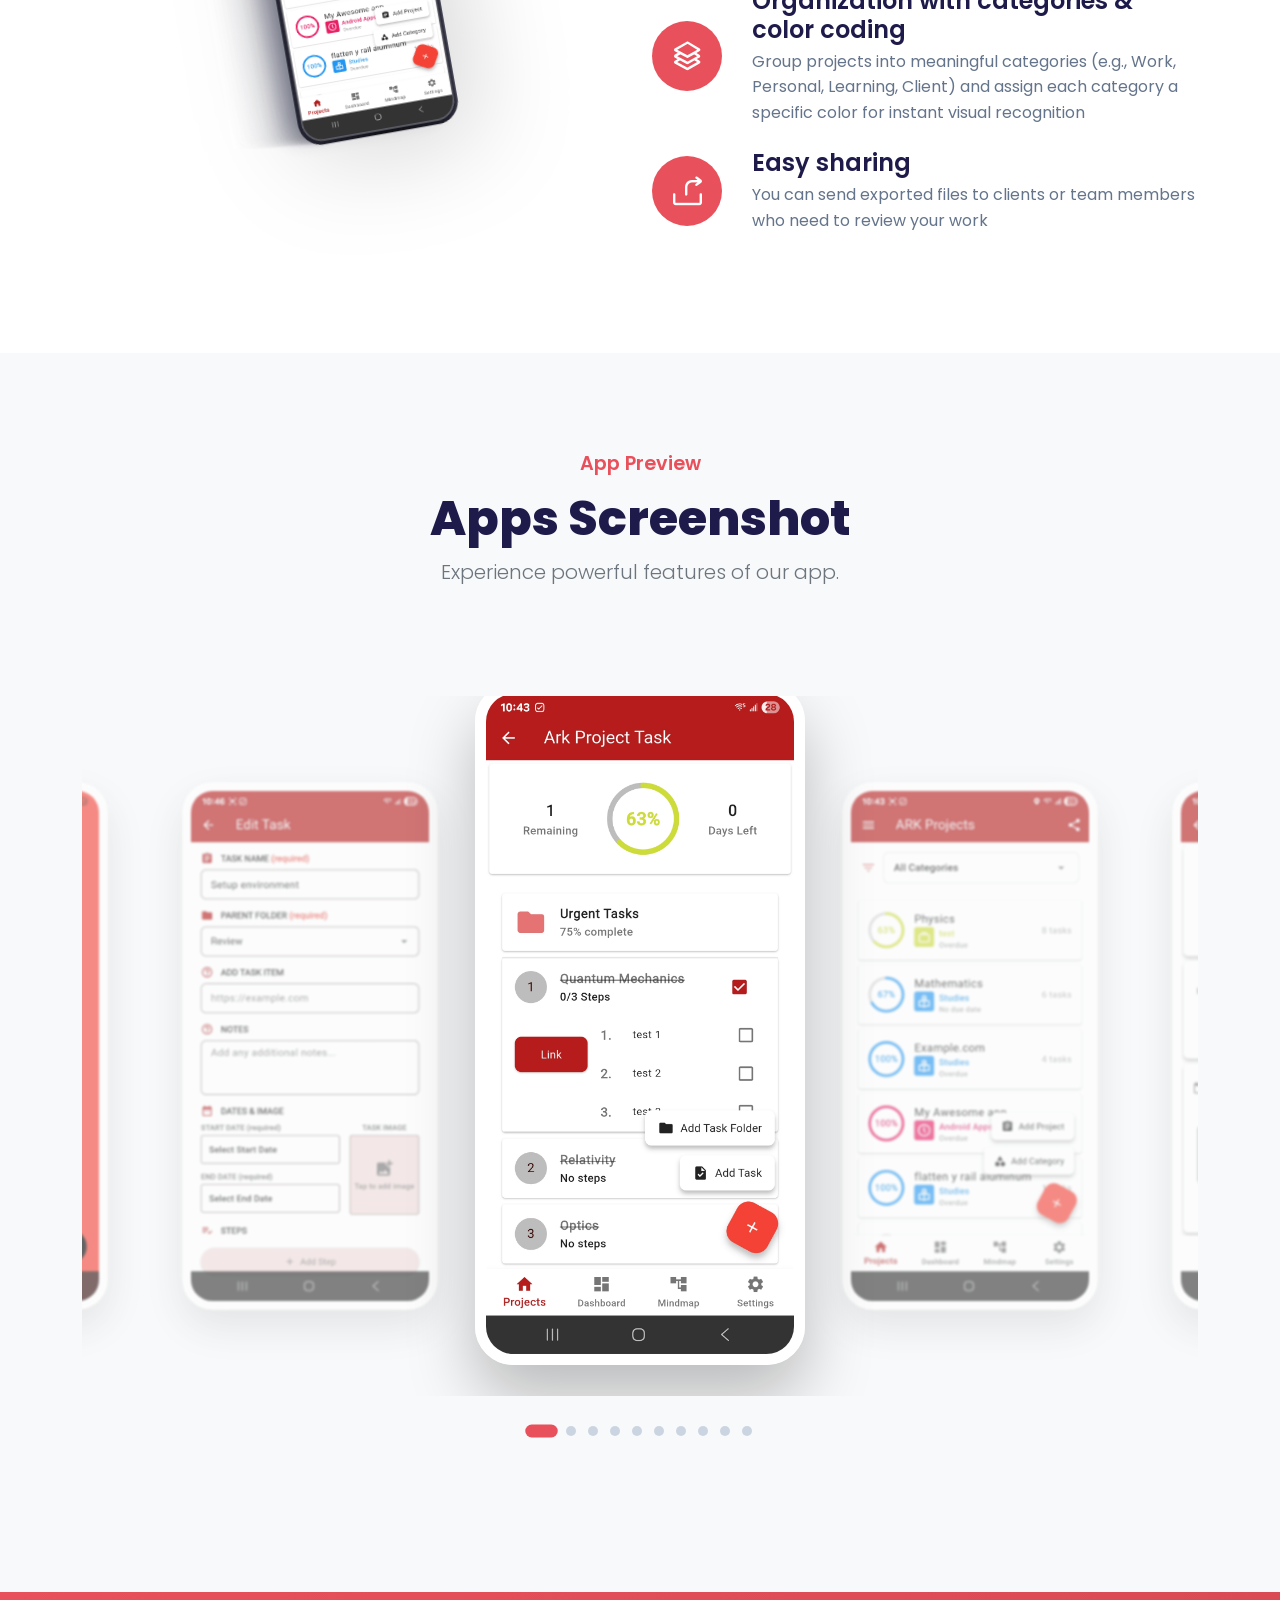
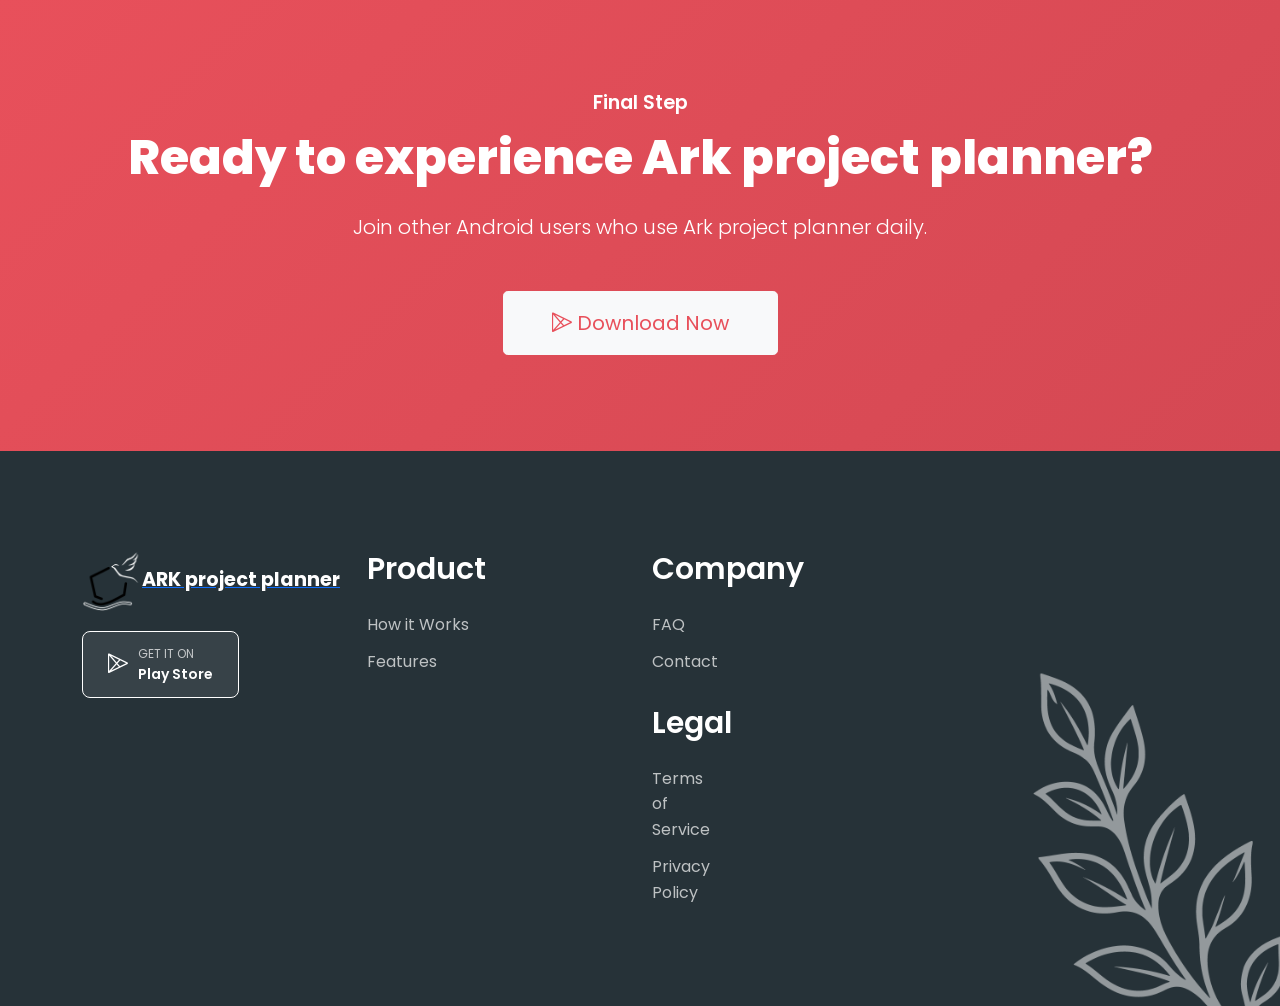
==== commit a2cec881: "update_8182026_1025" ====
--- a/index.html
+++ b/index.html
@@ -49,8 +49,8 @@
             <div class="row align-items-center g-0">
                 <div class="col-lg-6">
                     <div class="hero-content text-center text-lg-start py-5">
-                        <h1 class="display-4 fw-extra-bold mb-3">Delivery at the <span class="text-primary">Speed of Thought.</span></h1>
-                        <p class="lead mb-4">The modern way to order food, groceries, and essentials. Fast, reliable, and exclusively built for Android.</p>
+                        <h1 class="display-4 fw-extra-bold mb-3"><span style="color: black;">Think</span> <span style="color: red;">IT</span> <span style="color: black;">Plan</span> <span style="color: red;">IT</span> <span style="color: black;">Track</span> <span style="color: red;">IT</span></h1>
+                        <p class="lead mb-4"> A modern way to organize your thoughts and ideas and see them come to live visually.</p>
                         <div class="d-flex flex-column flex-sm-row justify-content-center justify-content-lg-start gap-3">
                             <a href="#download" class="btn btn-primary btn-lg px-4 py-3">Download App</a>
                         </div>
@@ -68,9 +68,9 @@
     <!-- How it Works -->
     <section id="how-it-works" class="py-5 bg-light">
         <div class="container py-5">
-            <div class="text-center mb-5">
-                <span class="section-overline">The Process</span>
-                <h2 class="display-5 fw-extra-bold">Get Started in Seconds</h2>
+                <div class="text-center mb-5">
+                    <span class="section-overline">How it works</span>
+                    <h2 class="display-5 fw-extra-bold">Get Started in Seconds</h2>
             </div>
             <div class="row text-center g-5">
                 <div class="col-md-4">
@@ -103,8 +103,8 @@
                 </div>
                 <div class="col-lg-6">
                     <div class="features-content text-start">
-                        <span class="section-overline">Core Benefits</span>
-                        <h2 class="display-5 fw-extra-bold mb-5">Why Choose SwiftDrop?</h2>
+                        <span class="section-overline">Features</span>
+                        <h2 class="display-5 fw-extra-bold mb-5">Why Ark Project Planner?</h2>
                         
                         <div class="feature-list">
                             <div class="feature-list-item d-flex align-items-center mb-4">
@@ -112,26 +112,26 @@
                                     <i class="lni lni-timer"></i>
                                 </div>
                                 <div class="feature-text">
-                                    <h4 class="mb-1">Ultra-Fast Delivery</h4>
-                                    <p>AI-optimized routing ensures your order reaches your doorstep in record time.</p>
+                                     <h4 class="mb-1">Real-time Visiblity and Tracking</h4>
+                                     <p>Instantly see how your projects evolve as you add projects and task</p>
                                 </div>
                             </div>
                             <div class="feature-list-item d-flex align-items-center mb-4">
                                 <div class="feature-list-icon">
-                                    <i class="lni lni-map"></i>
+                                    <i class="lni lni-layers"></i>
                                 </div>
                                 <div class="feature-text">
-                                    <h4 class="mb-1">Real-time Tracking</h4>
-                                    <p>Watch your order move across the map in real-time with precision GPS.</p>
+                                    <h4 class="mb-1">Organization with categories & color coding</h4>
+                                    <p>Group projects into meaningful categories (e.g., Work, Personal, Learning, Client) and assign each category a specific color for instant visual recognition</p>
                                 </div>
                             </div>
                             <div class="feature-list-item d-flex align-items-center mb-4">
                                 <div class="feature-list-icon">
-                                    <i class="lni lni-wallet"></i>
+                                    <i class="lni lni-share"></i>
                                 </div>
                                 <div class="feature-text">
-                                    <h4 class="mb-1">Seamless Payments</h4>
-                                    <p>Integrated with Google Pay and other modern wallets for one-tap checkout.</p>
+                                    <h4 class="mb-1">Easy sharing</h4>
+                                    <p>You can send exported files to clients or team members who need to review your work</p>
                                 </div>
                             </div>
                         </div>
@@ -148,7 +148,7 @@
                 <span class="section-overline">App Preview</span>
                 <h2 class="display-5 fw-extra-bold">Apps Screenshot</h2>
                 <p class="lead text-muted mx-auto" style="max-width: 700px;">
-                    Experience the seamless interface and powerful features of our app. Designed for efficiency and ease of use on every screen.
+                    Experience powerful features of our app.
                 </p>
             </div>
 
@@ -205,8 +205,8 @@
     <section id="download" class="py-5 text-center bg-primary text-white">
         <div class="container py-5">
             <span class="section-overline text-white opacity-75">Final Step</span>
-            <h2 class="display-5 fw-extra-bold mb-4 text-white">Ready to experience the future of delivery?</h2>
-            <p class="lead mb-5 opacity-75">Join thousands of Android users who trust SwiftDrop for their daily needs.</p>
+            <h2 class="display-5 fw-extra-bold mb-4 text-white">Ready to experience Ark project planner?</h2>
+            <p class="lead mb-5 opacity-75">Join other Android users who use Ark project planner daily.</p>
             <a href="#" class="btn btn-light btn-lg px-5 py-3 fw-bold text-primary">
                 <i class="lni lni-play-store me-2"></i> Download Now
             </a>
--- a/assets/css/main.css
+++ b/assets/css/main.css
@@ -47,13 +47,15 @@
     outline: none !important;
     box-shadow: none !important;
     position: relative;
-    width: 30px;
-    height: 30px;
+    width: 44px;
+    height: 44px;
     display: flex;
     flex-direction: column;
     justify-content: center;
     align-items: center;
     background: transparent !important;
+    z-index: 1050;
+    cursor: pointer;
 }
 
 .toggler-icon {
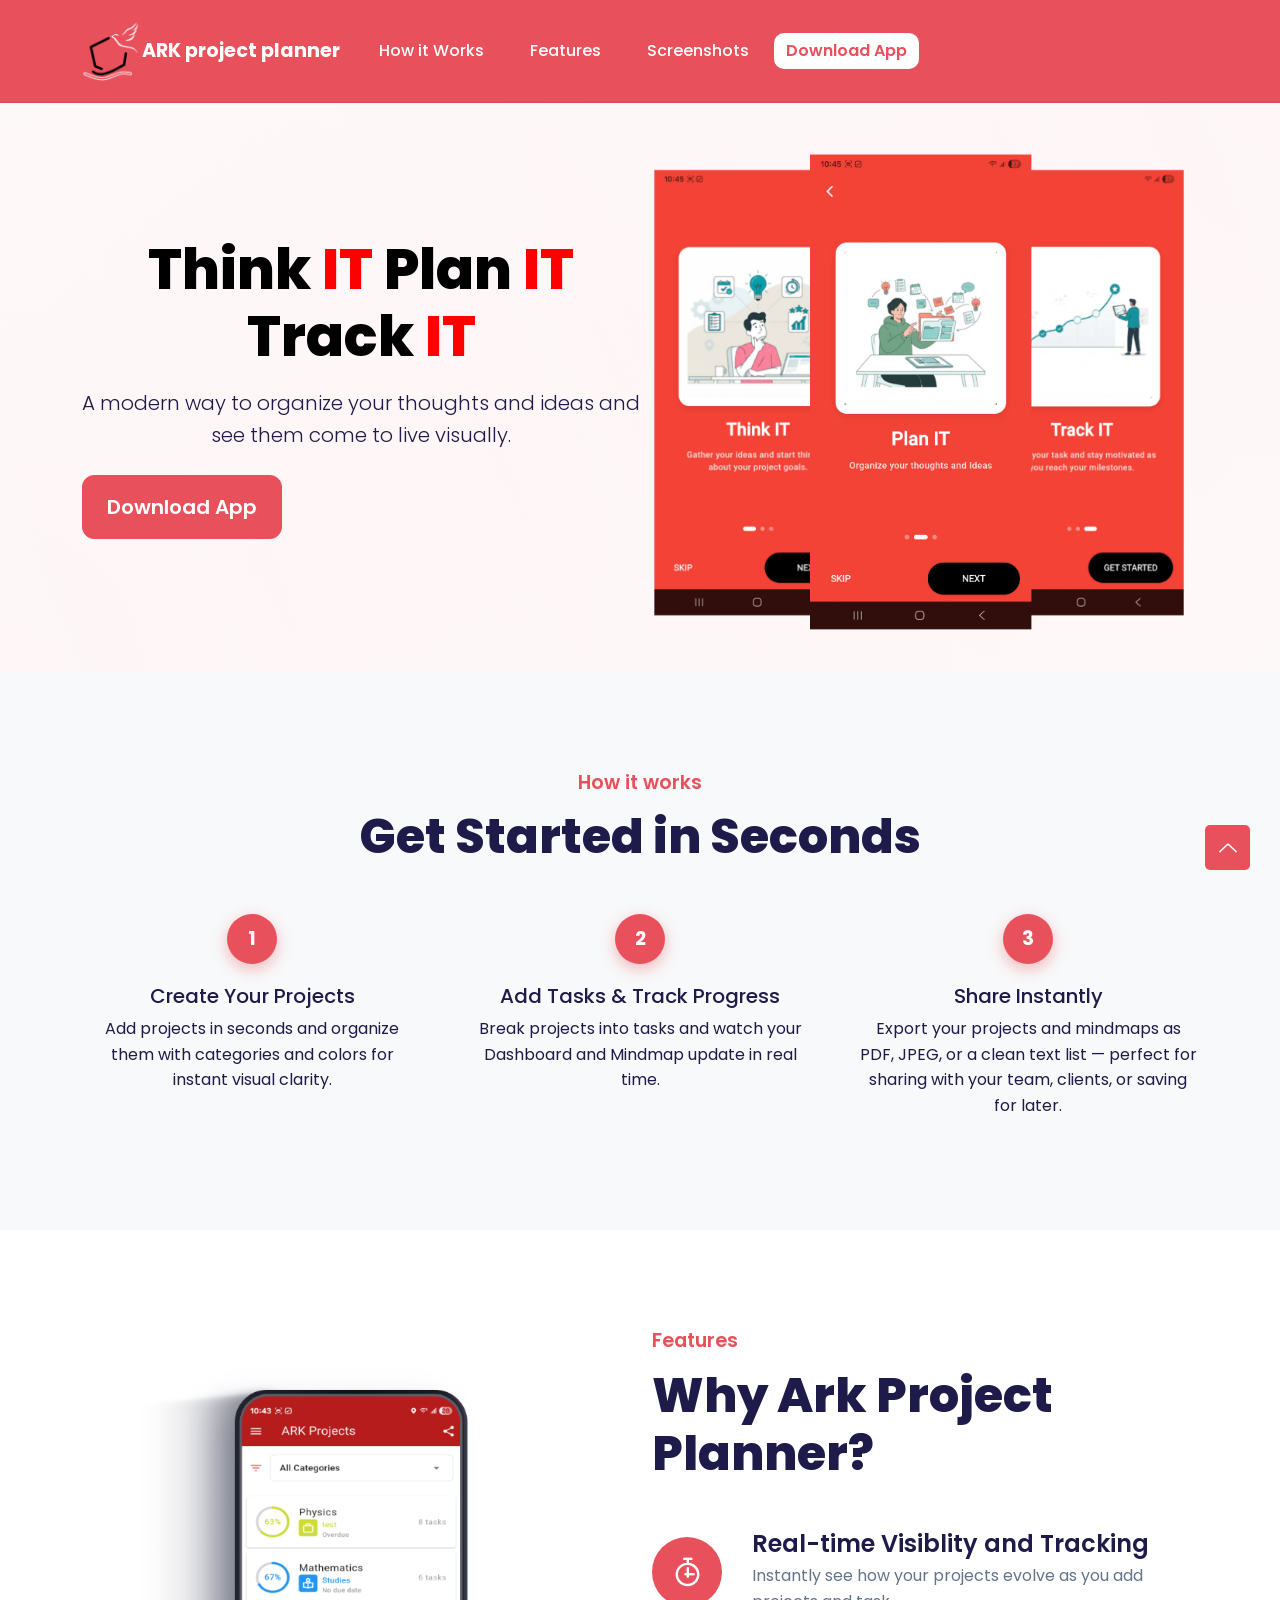
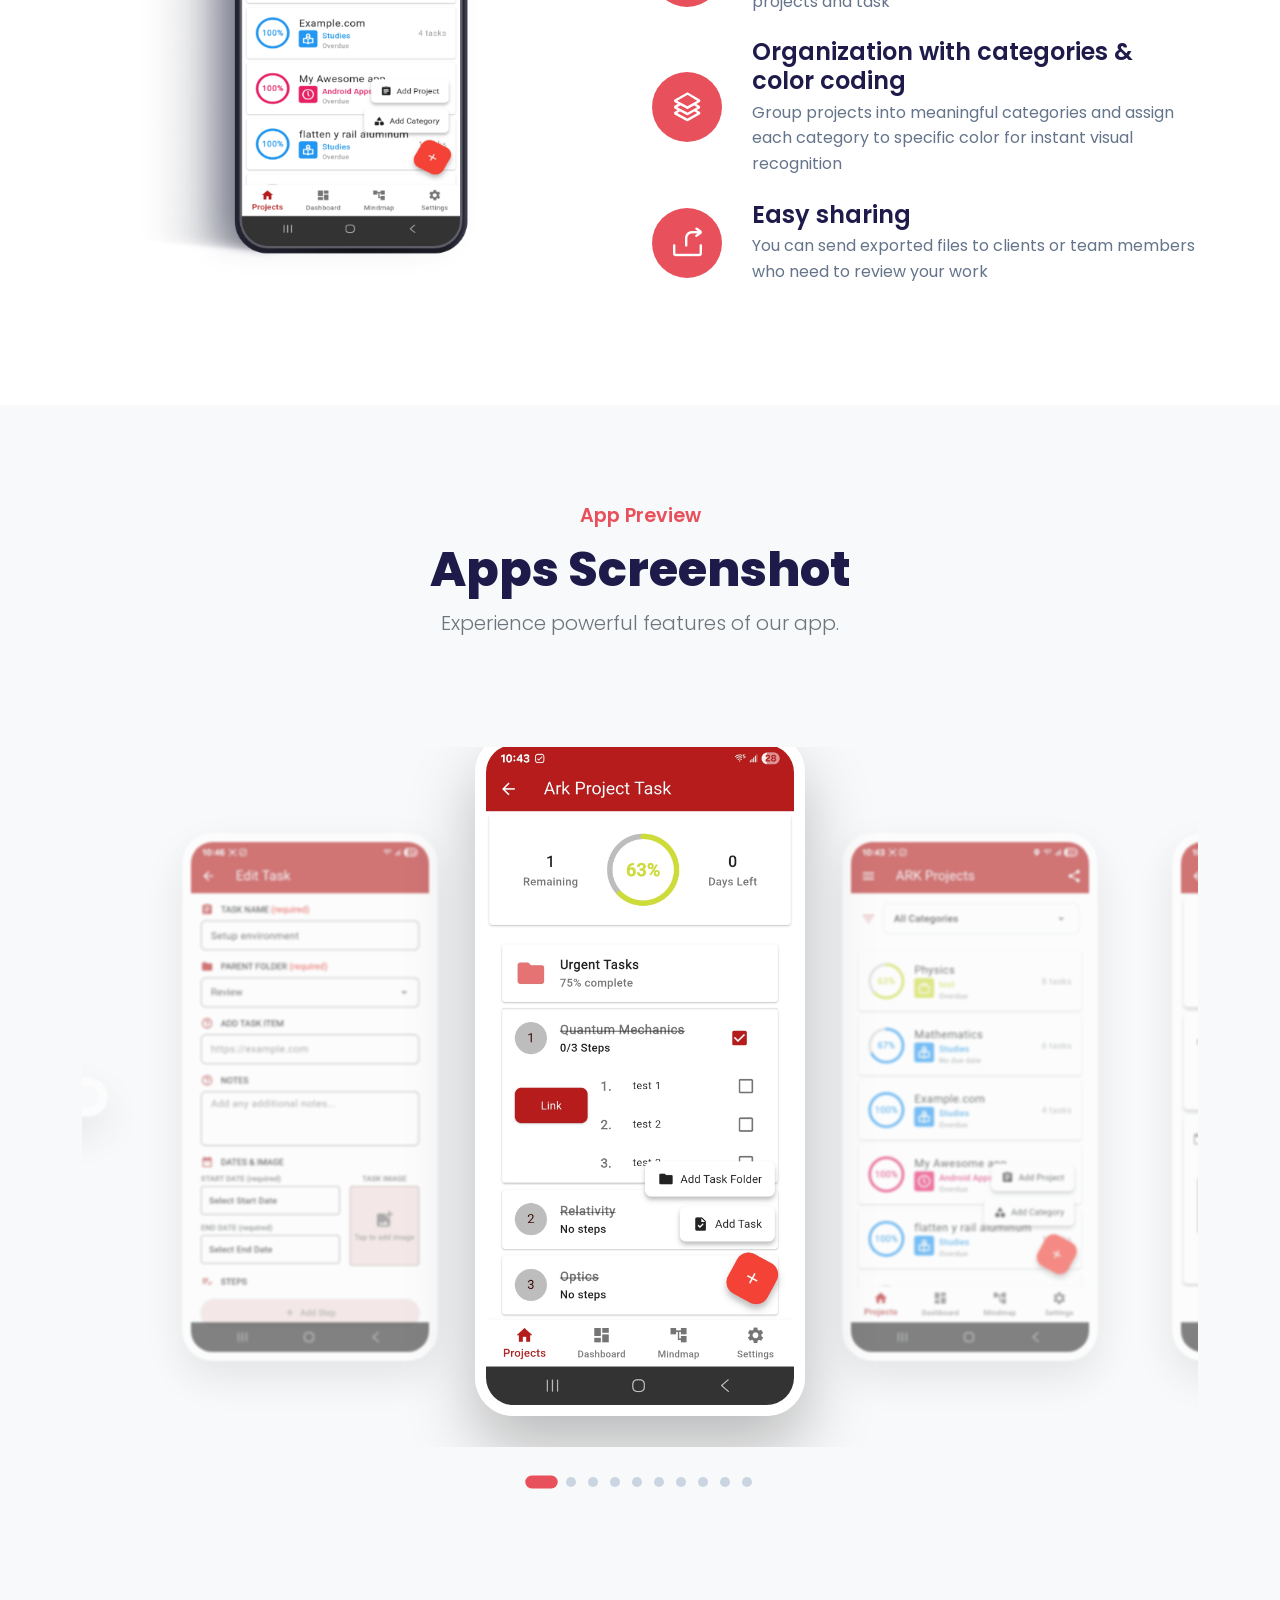
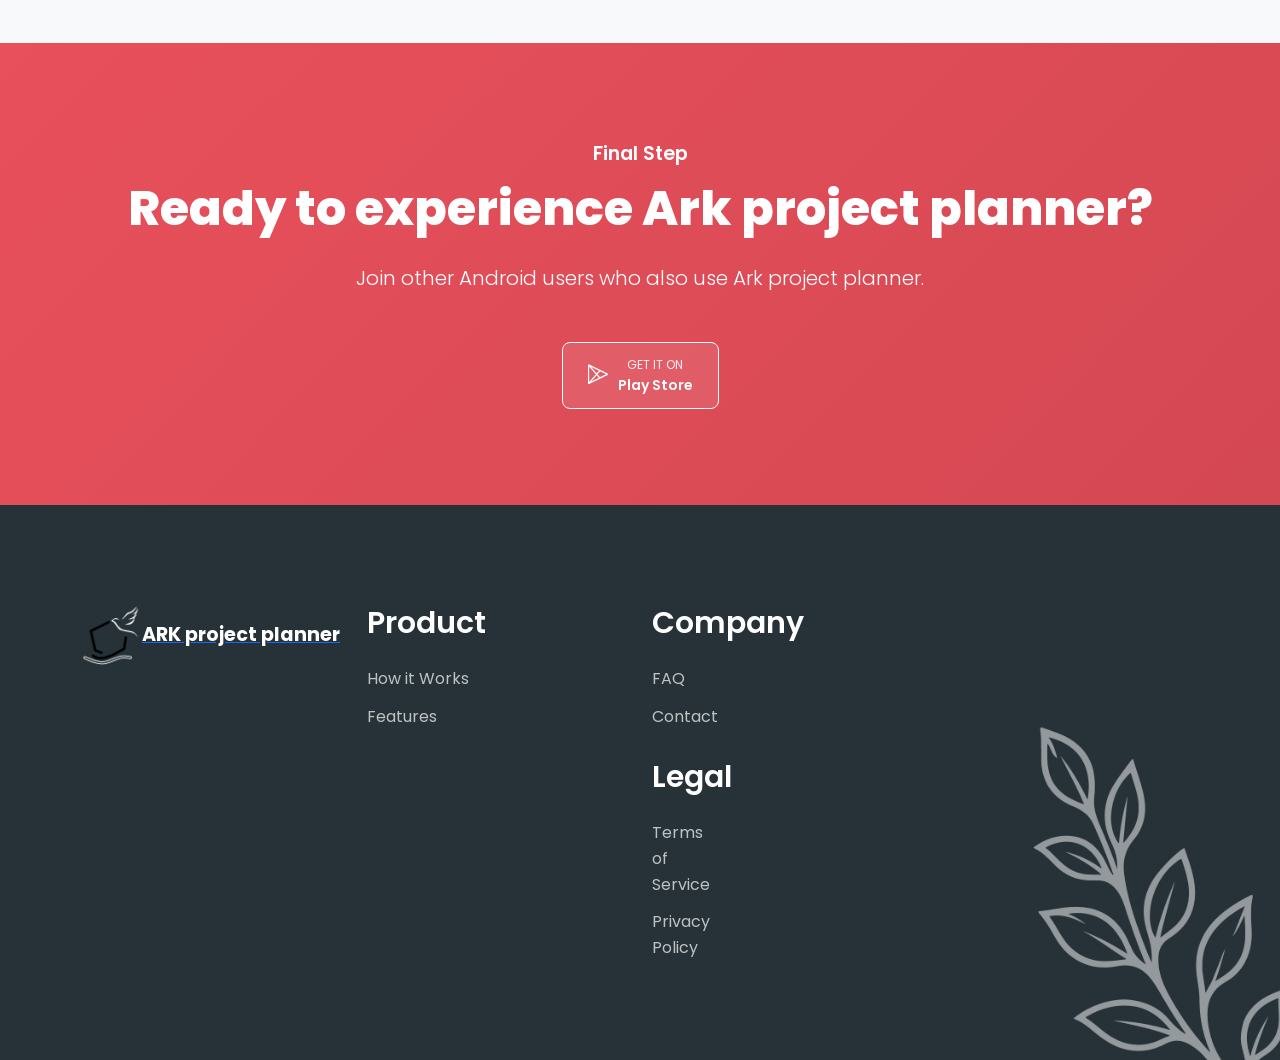
==== commit e311e7f7: "update_8192026_257" ====
--- a/index.html
+++ b/index.html
@@ -30,8 +30,8 @@
                 <span class="toggler-icon"></span>
                 <span class="toggler-icon"></span>
             </button>
-            <div class="collapse navbar-collapse justify-content-end" id="navbarNav">
-                <ul class="navbar-nav ms-auto align-items-center text-end">
+            <div class="collapse navbar-collapse" id="navbarNav">
+                <ul class="navbar-nav ms-auto align-items-center">
                       <li class="nav-item"><a class="nav-link page-scroll" href="#how-it-works">How it Works</a></li>
                       <li class="nav-item"><a class="nav-link page-scroll" href="#features">Features</a></li>
                       <li class="nav-item"><a class="nav-link page-scroll" href="#screenshots">Screenshots</a></li>
@@ -75,18 +75,18 @@
             <div class="row text-center g-5">
                 <div class="col-md-4">
                     <div class="step-number">1</div>
-                    <h5>Install the App</h5>
-                    <p>Download SwiftDrop from the Google Play Store on your Android device.</p>
+                    <h5>Create Your Projects</h5>
+                    <p>Add projects in seconds and organize them with categories and colors for instant visual clarity.</p>
                 </div>
                 <div class="col-md-4">
                     <div class="step-number">2</div>
-                    <h5>Place Your Order</h3>
-                    <p>Browse thousands of local stores and select your favorite items.</p>
+                    <h5>Add Tasks & Track Progress</h5>
+                    <p>Break projects into tasks and watch your Dashboard and Mindmap update in real time.</p>
                 </div>
                 <div class="col-md-4">
                     <div class="step-number">3</div>
-                    <h5>Enjoy Fast Delivery</h5>
-                    <p>Sit back and relax while we bring your order straight to your door.</p>
+                    <h5>Share Instantly</h5>
+                    <p>Export your projects and mindmaps as PDF, JPEG, or a clean text list — perfect for sharing with your team, clients, or saving for later.</p>
                 </div>
             </div>
         </div>
@@ -97,9 +97,9 @@
         <div class="container py-5">
             <div class="row align-items-center">
                 <div class="col-lg-6 mb-5 mb-lg-0">
-                    <div class="features-phone-wrapper text-center">
-                        <img src="assets/img/hero/Ark_Projects_Mockup_2.png" alt="Core Features Phone Mockup" class="img-fluid feature-phone-img">
-                    </div>
+                        <div class="features-hero-img text-center">
+                            <img src="assets/img/Features/Ark_Projects_Mockup_3.png" alt="Core Features Phone Mockup">
+                        </div>
                 </div>
                 <div class="col-lg-6">
                     <div class="features-content text-start">
@@ -122,7 +122,7 @@
                                 </div>
                                 <div class="feature-text">
                                     <h4 class="mb-1">Organization with categories & color coding</h4>
-                                    <p>Group projects into meaningful categories (e.g., Work, Personal, Learning, Client) and assign each category a specific color for instant visual recognition</p>
+                                    <p>Group projects into meaningful categories and assign each category to specific color for instant visual recognition</p>
                                 </div>
                             </div>
                             <div class="feature-list-item d-flex align-items-center mb-4">
@@ -206,9 +206,10 @@
         <div class="container py-5">
             <span class="section-overline text-white opacity-75">Final Step</span>
             <h2 class="display-5 fw-extra-bold mb-4 text-white">Ready to experience Ark project planner?</h2>
-            <p class="lead mb-5 opacity-75">Join other Android users who use Ark project planner daily.</p>
-            <a href="#" class="btn btn-light btn-lg px-5 py-3 fw-bold text-primary">
-                <i class="lni lni-play-store me-2"></i> Download Now
+            <p class="lead mb-5 opacity-75">Join other Android users who also use Ark project planner.</p>
+            <a href="#" class="app-btn mx-auto" style="display: inline-flex;">
+                <span class="icon"><i class="lni lni-play-store"></i></span>
+                <span class="text">GET IT ON <b>Play Store</b></span>
             </a>
         </div>
     </section>
@@ -228,12 +229,6 @@
                                 <span class="brand-name" style="color: #fff; font-weight: 700; font-size: 1.2rem;">ARK project planner</span>
                             </a>
                         </div>
-                        <div class="download-btns">
-                            <a href="#" class="app-btn">
-                                <span class="icon"><i class="lni lni-play-store"></i></span>
-                                <span class="text">GET IT ON <b>Play Store</b></span>
-                            </a>
-                        </div>
                     </div>
                 </div>
 
@@ -247,13 +242,13 @@
                     </div>
                 </div>
                 <div class="col-lg-3 col-md-6">
-                    <div class="footer-widget">
-                        <h3>Company</h3>
-                        <ul class="links">
-                            <li><a href="#">FAQ</a></li>
-                            <li><a href="#">Contact</a></li>
-                        </ul>
-                    </div>
+                                <div class="footer-widget">
+                                    <h3>Company</h3>
+                                    <ul class="links">
+                                        <li><a href="faq.html">FAQ</a></li>
+                                <li><a href="mailto:support@arkprojectplanner.com?subject=ARK%20Project%20Planner%20Inquiry">Contact</a></li>
+                                    </ul>
+                                </div>
                 <div class="col-lg-3 col-md-6">
                     <div class="footer-widget">
                         <h3>Legal</h3>
--- a/assets/css/main.css
+++ b/assets/css/main.css
@@ -197,6 +197,26 @@
     transform: scale(1.05) rotate(1deg);
 }
 
+.features-hero-img {
+    position: relative;
+    margin: 0 -20px;
+}
+
+.features-hero-img img {
+    border: none;
+    border-radius: 0 !important;
+    max-width: 110%;
+    width: 110%;
+    height: auto;
+    object-fit: contain;
+    transition: var(--transition);
+    margin-left: -5%;
+}
+
+.features-hero-img img:hover {
+    transform: scale(1.05) rotate(1deg);
+}
+
 /* --- Features Section --- */
 .bg-soft-primary {
     background-color: rgba(232, 80, 91, 0.1);
@@ -334,17 +354,39 @@
     padding-left: 5px;
 }
 
-.footer .footer-widget .download-btns a {
+.app-btn {
     display: inline-flex;
     align-items: center;
     padding: 12px 25px;
     border-radius: 8px;
-    background: rgba(255, 255, 255, 0.08);
-    border: 1px solid #fff;
+    background: rgba(255, 255, 255, 0.1) !important;
+    border: 1px solid #fff !important;
+    color: #fff !important;
+    text-decoration: none !important;
+    transition: all 0.3s ease;
+}
+
+.app-btn:hover {
+    background: rgba(255, 255, 255, 0.2) !important;
+    color: #fff !important;
+}
+
+.app-btn .icon {
+    font-size: 20px;
+    margin-right: 10px;
     color: #fff;
-    text-decoration: none;
-    margin-top: 20px;
-    transition: all 0.3s ease;
+}
+
+.app-btn .text {
+    font-size: 12px;
+    color: rgba(255, 255, 255, 0.9);
+}
+
+.app-btn .text b {
+    display: block;
+    font-size: 14px;
+    font-weight: 600;
+    color: #fff;
 }
 
 .footer .footer-widget .download-btns a:hover {
@@ -507,3 +549,68 @@
     padding-bottom: 70px !important;
 }
 
+/* --- FAQ Custom Layout --- */
+.faq-card {
+    background: var(--white);
+    border-radius: 30px;
+    box-shadow: 0 10px 40px rgba(0,0,0,0.08);
+    padding: 40px;
+    border: none;
+}
+
+.custom-faq-accordion {
+    display: flex;
+    flex-direction: column;
+    gap: 0;
+}
+
+.faq-item {
+    border-bottom: 1px solid #ddd;
+}
+
+.faq-item:last-child {
+    border-bottom: none;
+}
+
+.faq-item summary {
+    padding: 20px 0;
+    font-size: 1.1rem;
+    font-weight: 600;
+    color: var(--text-dark);
+    cursor: pointer;
+    list-style: none;
+    display: flex;
+    justify-content: space-between;
+    align-items: center;
+    outline: none;
+    transition: var(--transition);
+}
+
+/* Hide default arrow in all browsers */
+.faq-item summary::-webkit-details-marker {
+    display: none;
+}
+
+.faq-item summary::after {
+    content: '\f107'; /* LineIcons arrow down */
+    font-family: 'LineIcons';
+    font-size: 1.2rem;
+    transition: transform 0.3s ease;
+    color: var(--text-muted);
+}
+
+.faq-item[open] summary {
+    color: var(--primary-color);
+}
+
+.faq-item[open] summary::after {
+    transform: rotate(180deg);
+}
+
+.faq-answer {
+    padding: 0 0 25px 0;
+    font-size: 1rem;
+    color: var(--text-muted);
+    line-height: 1.6;
+}
+
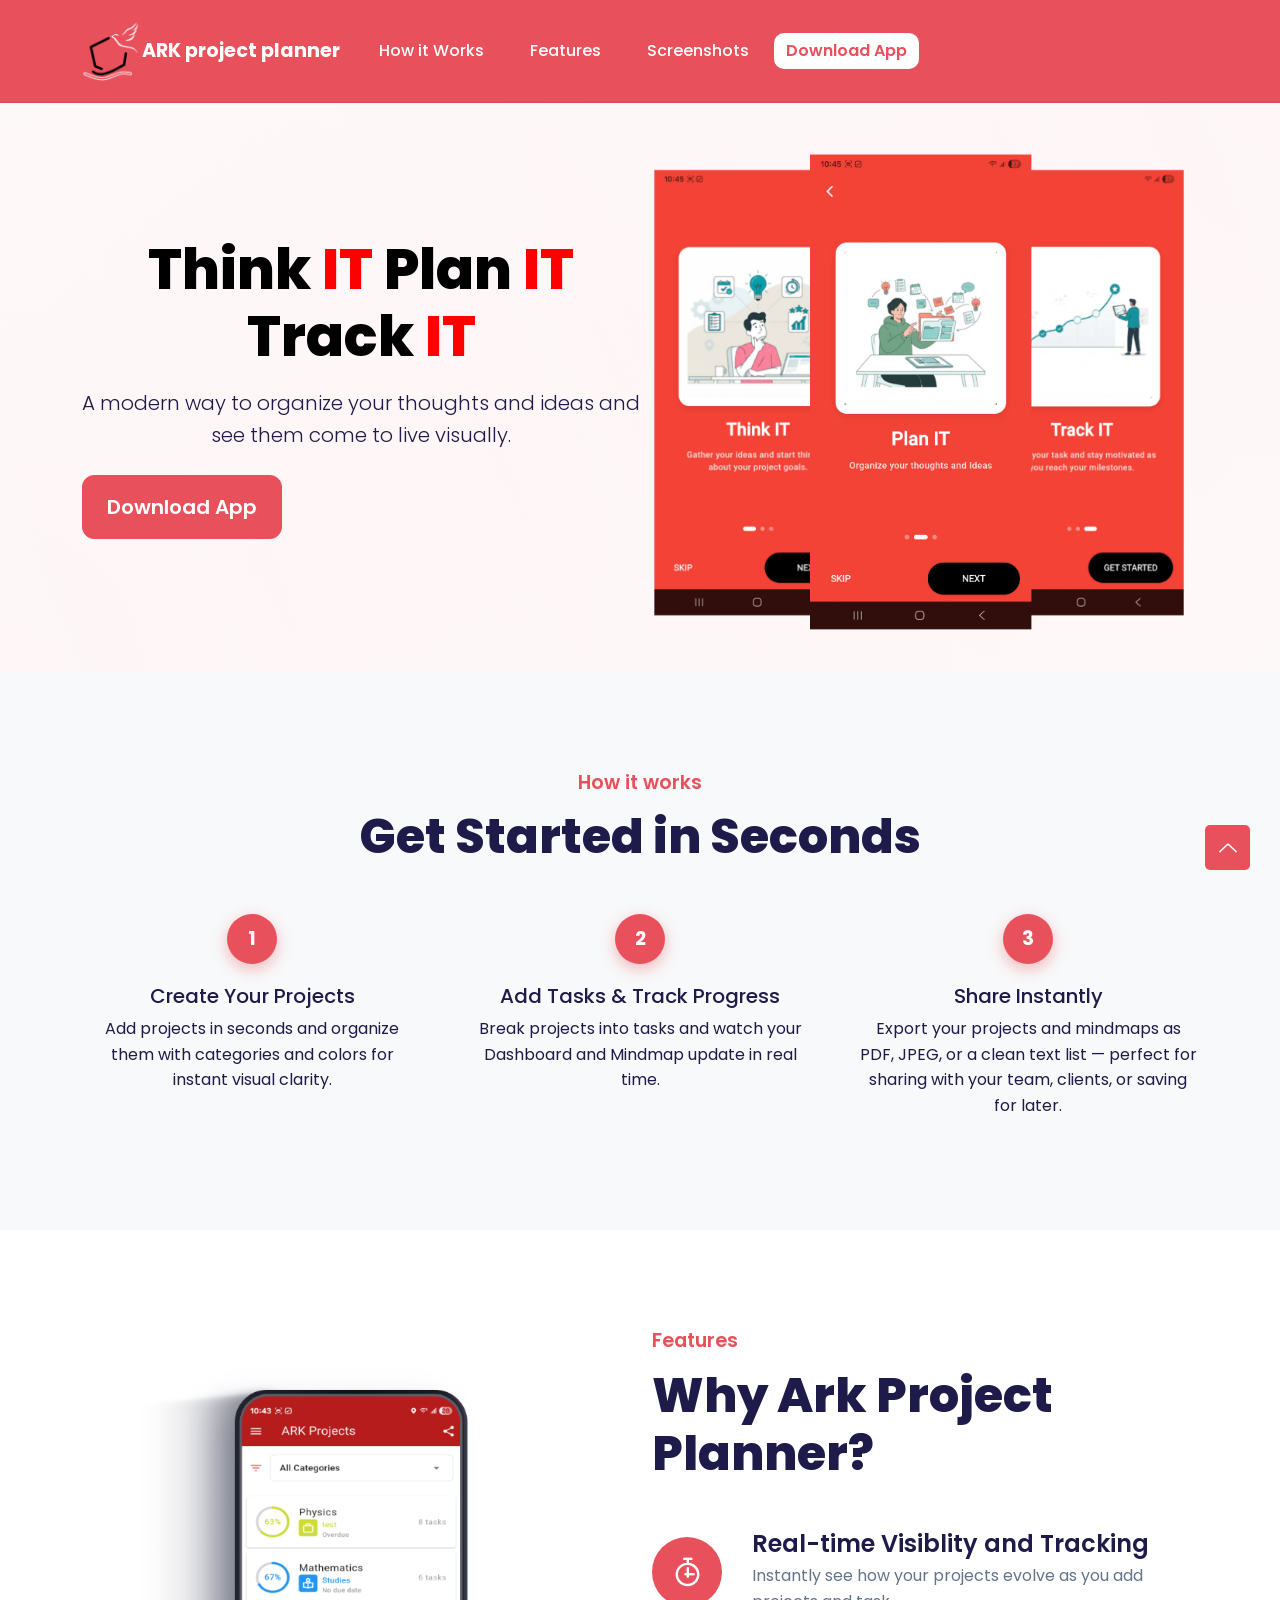
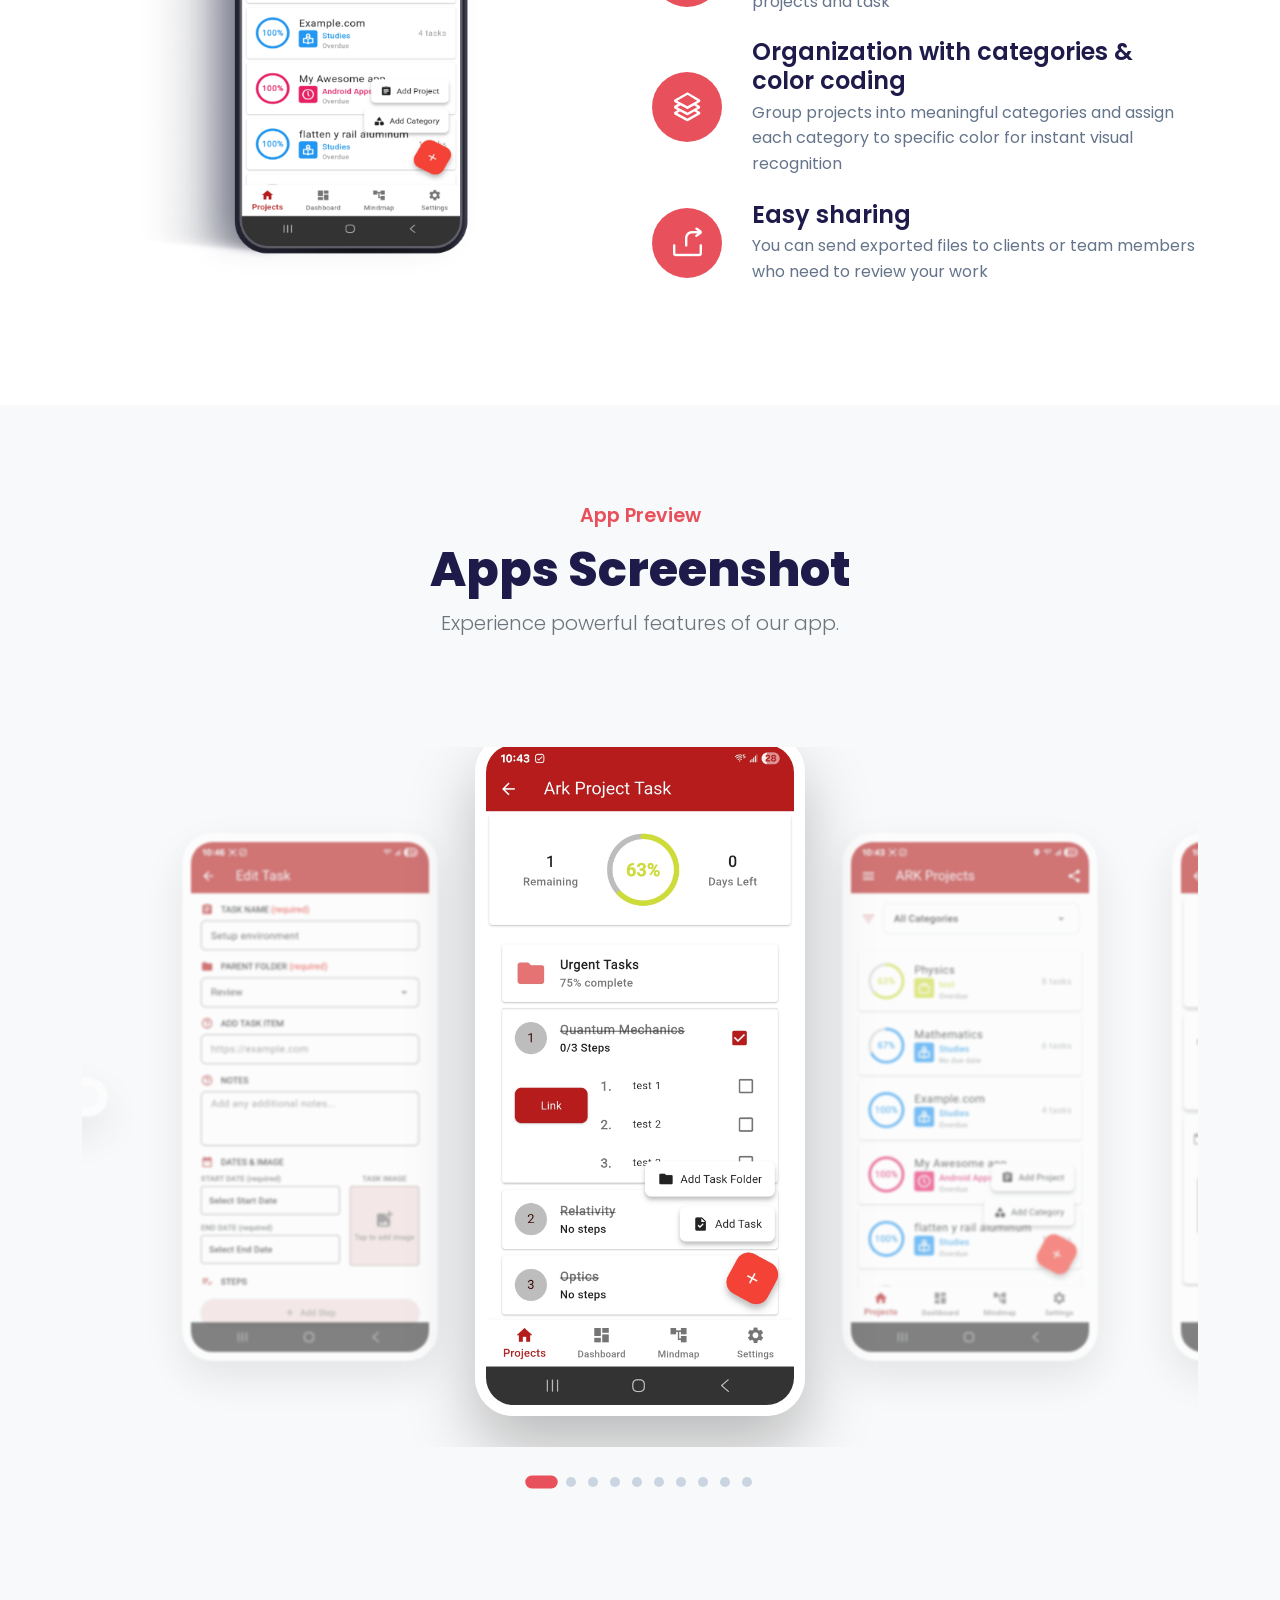
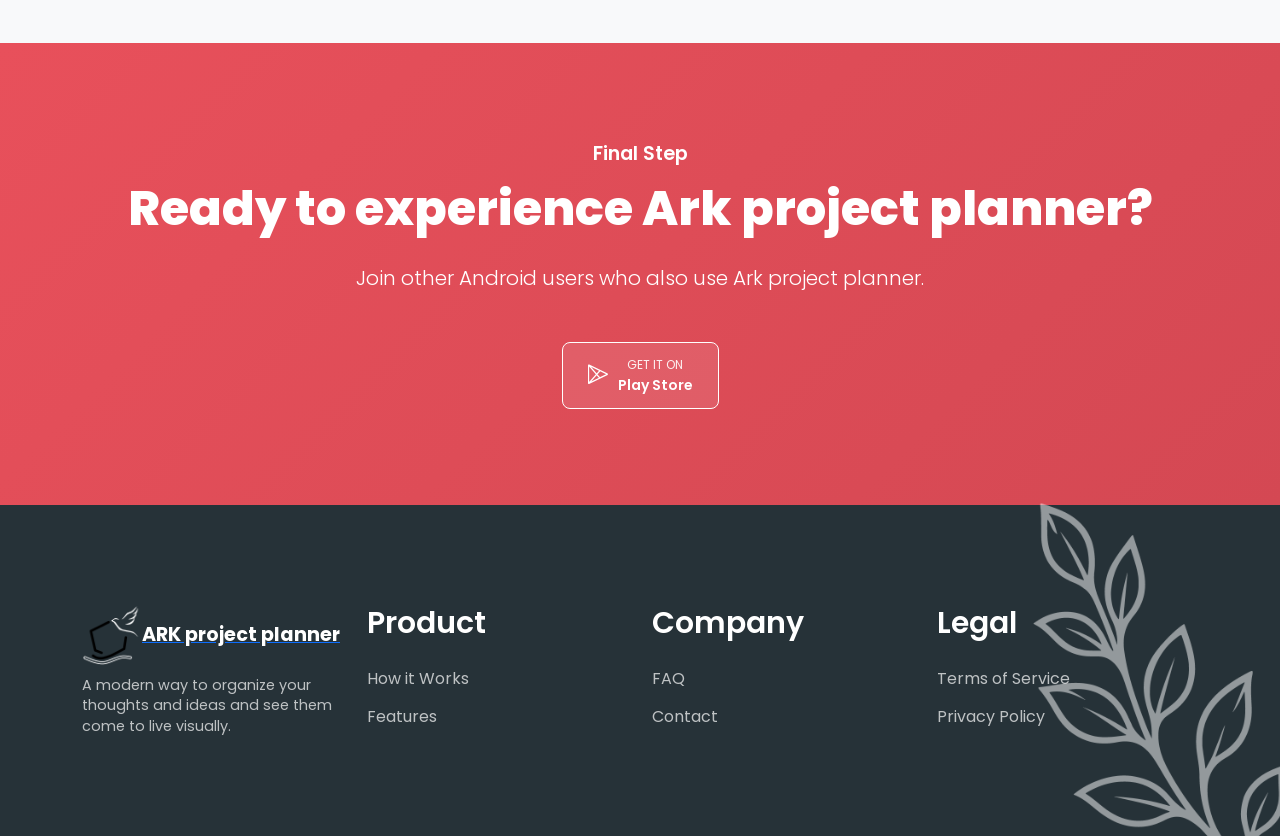
==== commit 039bcc20: "update_8192026_318" ====
--- a/index.html
+++ b/index.html
@@ -224,10 +224,11 @@
                 <div class="col-lg-3 col-md-6">
                     <div class="footer-widget">
                         <div class="logo">
-                            <a href="index.html" class="d-flex align-items-center">
+                            <a class="d-flex align-items-center" href="index.html">
                                 <img src="assets/img/logo/arklogo.png" alt="ARK Logo" width="60" class="me-2">
                                 <span class="brand-name" style="color: #fff; font-weight: 700; font-size: 1.2rem;">ARK project planner</span>
                             </a>
+                            <p style="color: rgba(255, 255, 255, 0.7); font-size: 0.9rem; margin-top: 10px; line-height: 1.4;">A modern way to organize your thoughts and ideas and see them come to live visually.</p>
                         </div>
                     </div>
                 </div>
@@ -236,19 +237,20 @@
                     <div class="footer-widget">
                         <h3>Product</h3>
                         <ul class="links">
-                            <li><a href="#how-it-works">How it Works</a></li>
-                            <li><a href="#features">Features</a></li>
+                            <li><a href="index.html#how-it-works">How it Works</a></li>
+                            <li><a href="index.html#features">Features</a></li>
                         </ul>
                     </div>
                 </div>
                 <div class="col-lg-3 col-md-6">
-                                <div class="footer-widget">
-                                    <h3>Company</h3>
-                                    <ul class="links">
-                                        <li><a href="faq.html">FAQ</a></li>
+                    <div class="footer-widget">
+                        <h3>Company</h3>
+                        <ul class="links">
+                            <li><a href="faq.html">FAQ</a></li>
                                 <li><a href="mailto:support@arkprojectplanner.com?subject=ARK%20Project%20Planner%20Inquiry">Contact</a></li>
-                                    </ul>
-                                </div>
+                        </ul>
+                    </div>
+                </div>
                 <div class="col-lg-3 col-md-6">
                     <div class="footer-widget">
                         <h3>Legal</h3>
@@ -258,9 +260,6 @@
                         </ul>
                     </div>
                 </div>
-
-                
-                </div>
             </div>
         </div>
     </footer>
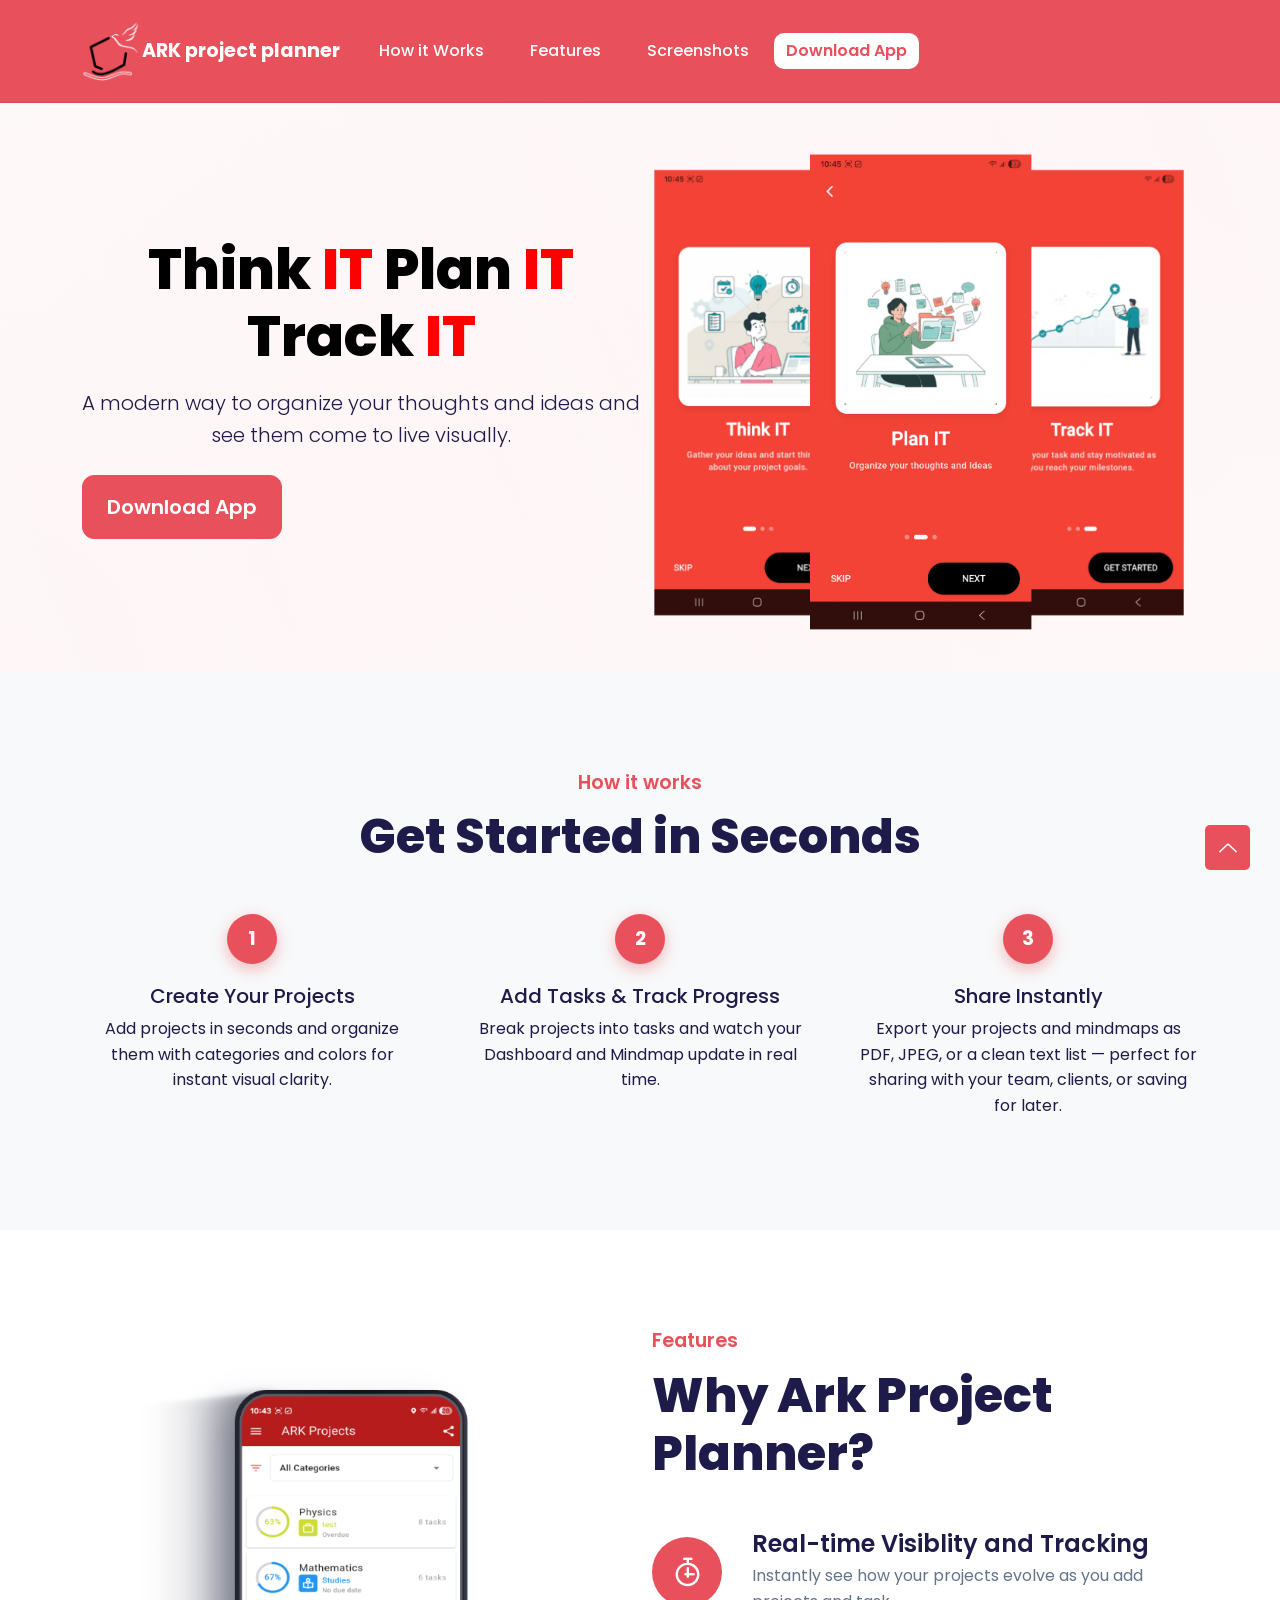
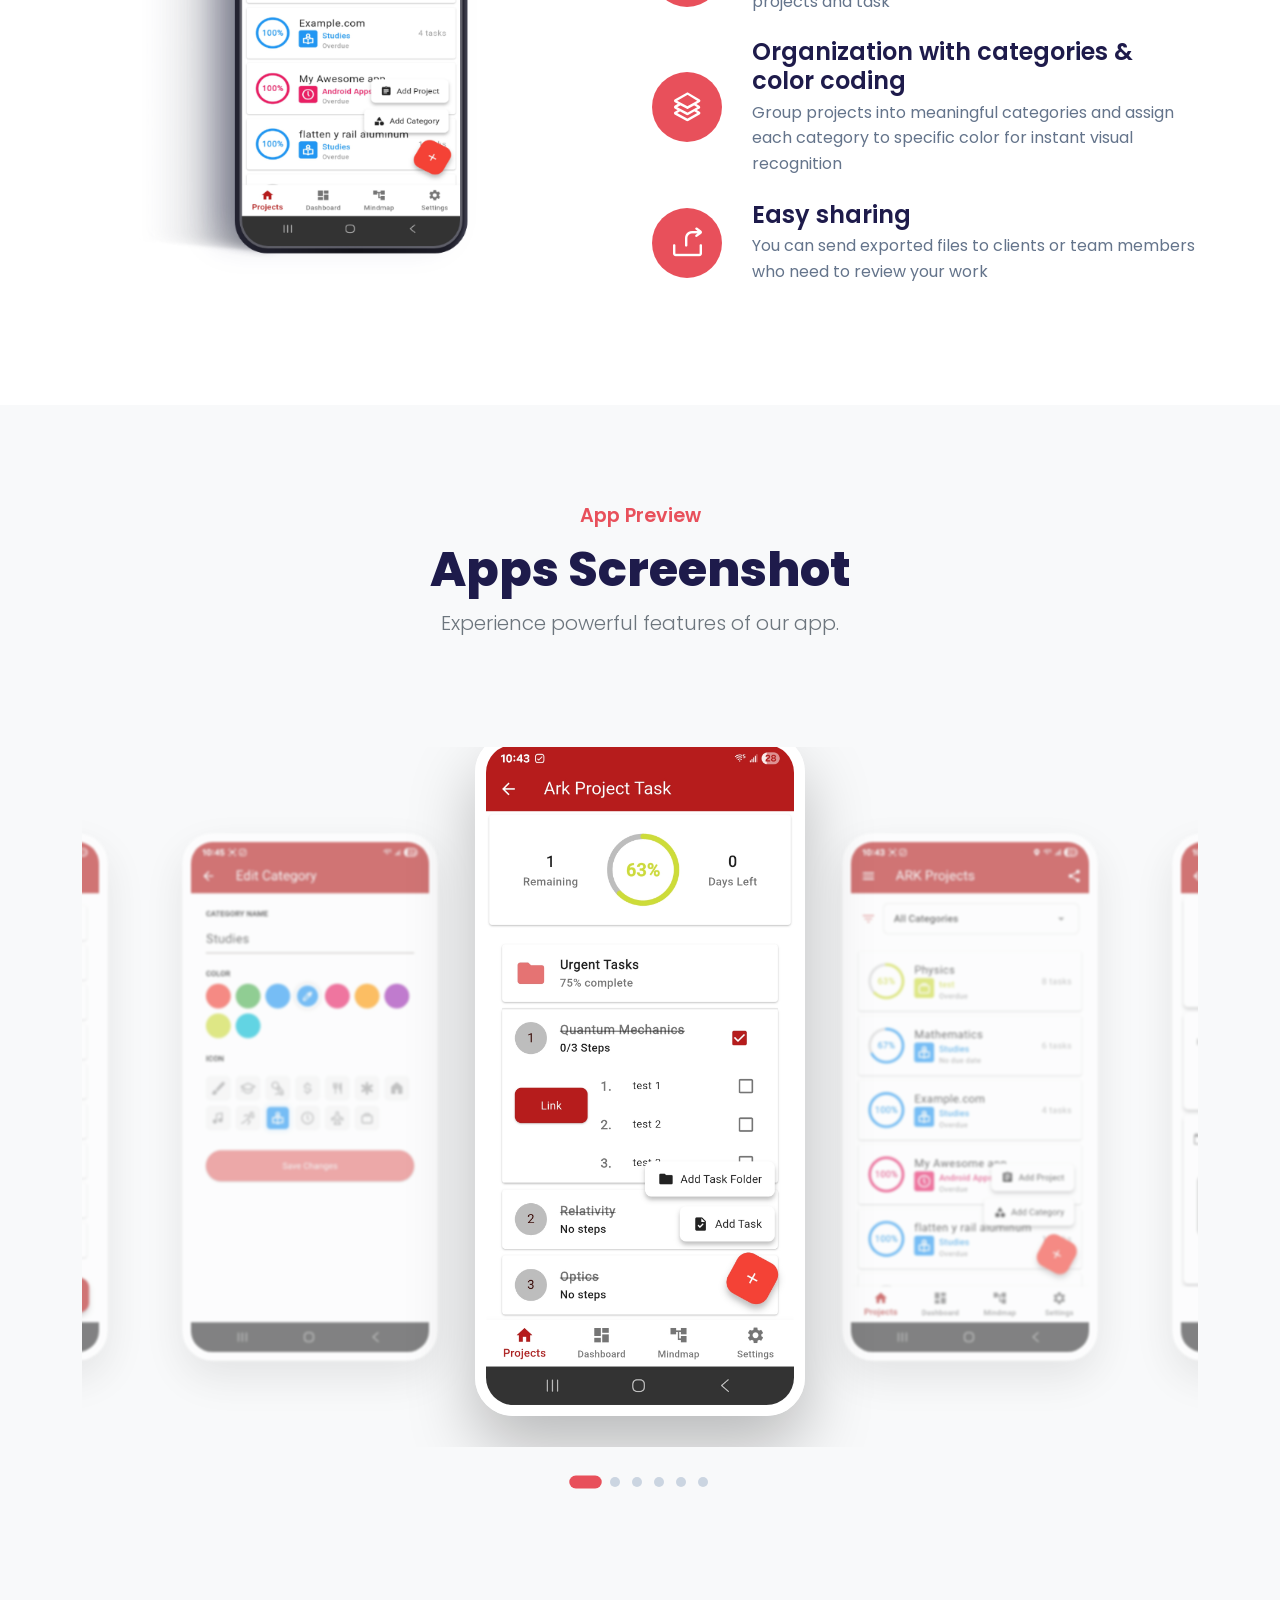
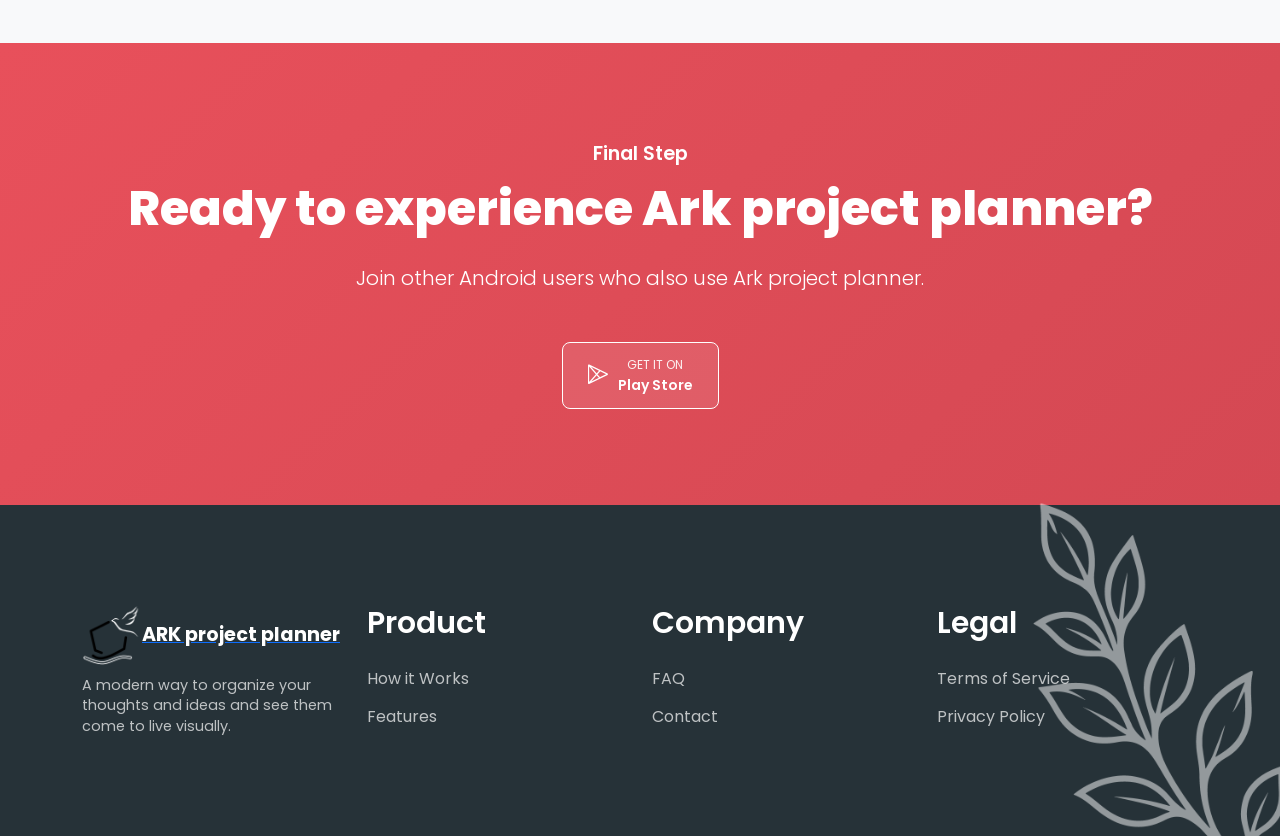
==== commit 959a1bfe: "update_8192026_327" ====
--- a/index.html
+++ b/index.html
@@ -171,19 +171,7 @@
                     </div>
                     <div class="screenshot-window">
                         <img src="assets/img/screenshots/Screenshot_20260817_224502.jpg" alt="App Screenshot 6">
-                    </div>
-                    <div class="screenshot-window">
-                        <img src="assets/img/screenshots/Screenshot_20260817_224543.jpg" alt="App Screenshot 7">
-                    </div>
-                    <div class="screenshot-window">
-                        <img src="assets/img/screenshots/Screenshot_20260817_224548.jpg" alt="App Screenshot 8">
-                    </div>
-                    <div class="screenshot-window">
-                        <img src="assets/img/screenshots/Screenshot_20260817_224551.jpg" alt="App Screenshot 9">
-                    </div>
-                    <div class="screenshot-window">
-                        <img src="assets/img/screenshots/Screenshot_20260817_224614.jpg" alt="App Screenshot 10">
-                    </div>
+                    </div>                   
                 </div>
                 <div class="screenshot-pagination">
                     <div class="pagination-dot" data-index="0"></div>
@@ -192,10 +180,6 @@
                     <div class="pagination-dot" data-index="3"></div>
                     <div class="pagination-dot" data-index="4"></div>
                     <div class="pagination-dot" data-index="5"></div>
-                    <div class="pagination-dot" data-index="6"></div>
-                    <div class="pagination-dot" data-index="7"></div>
-                    <div class="pagination-dot" data-index="8"></div>
-                    <div class="pagination-dot" data-index="9"></div>
                 </div>
             </div>
         </div>
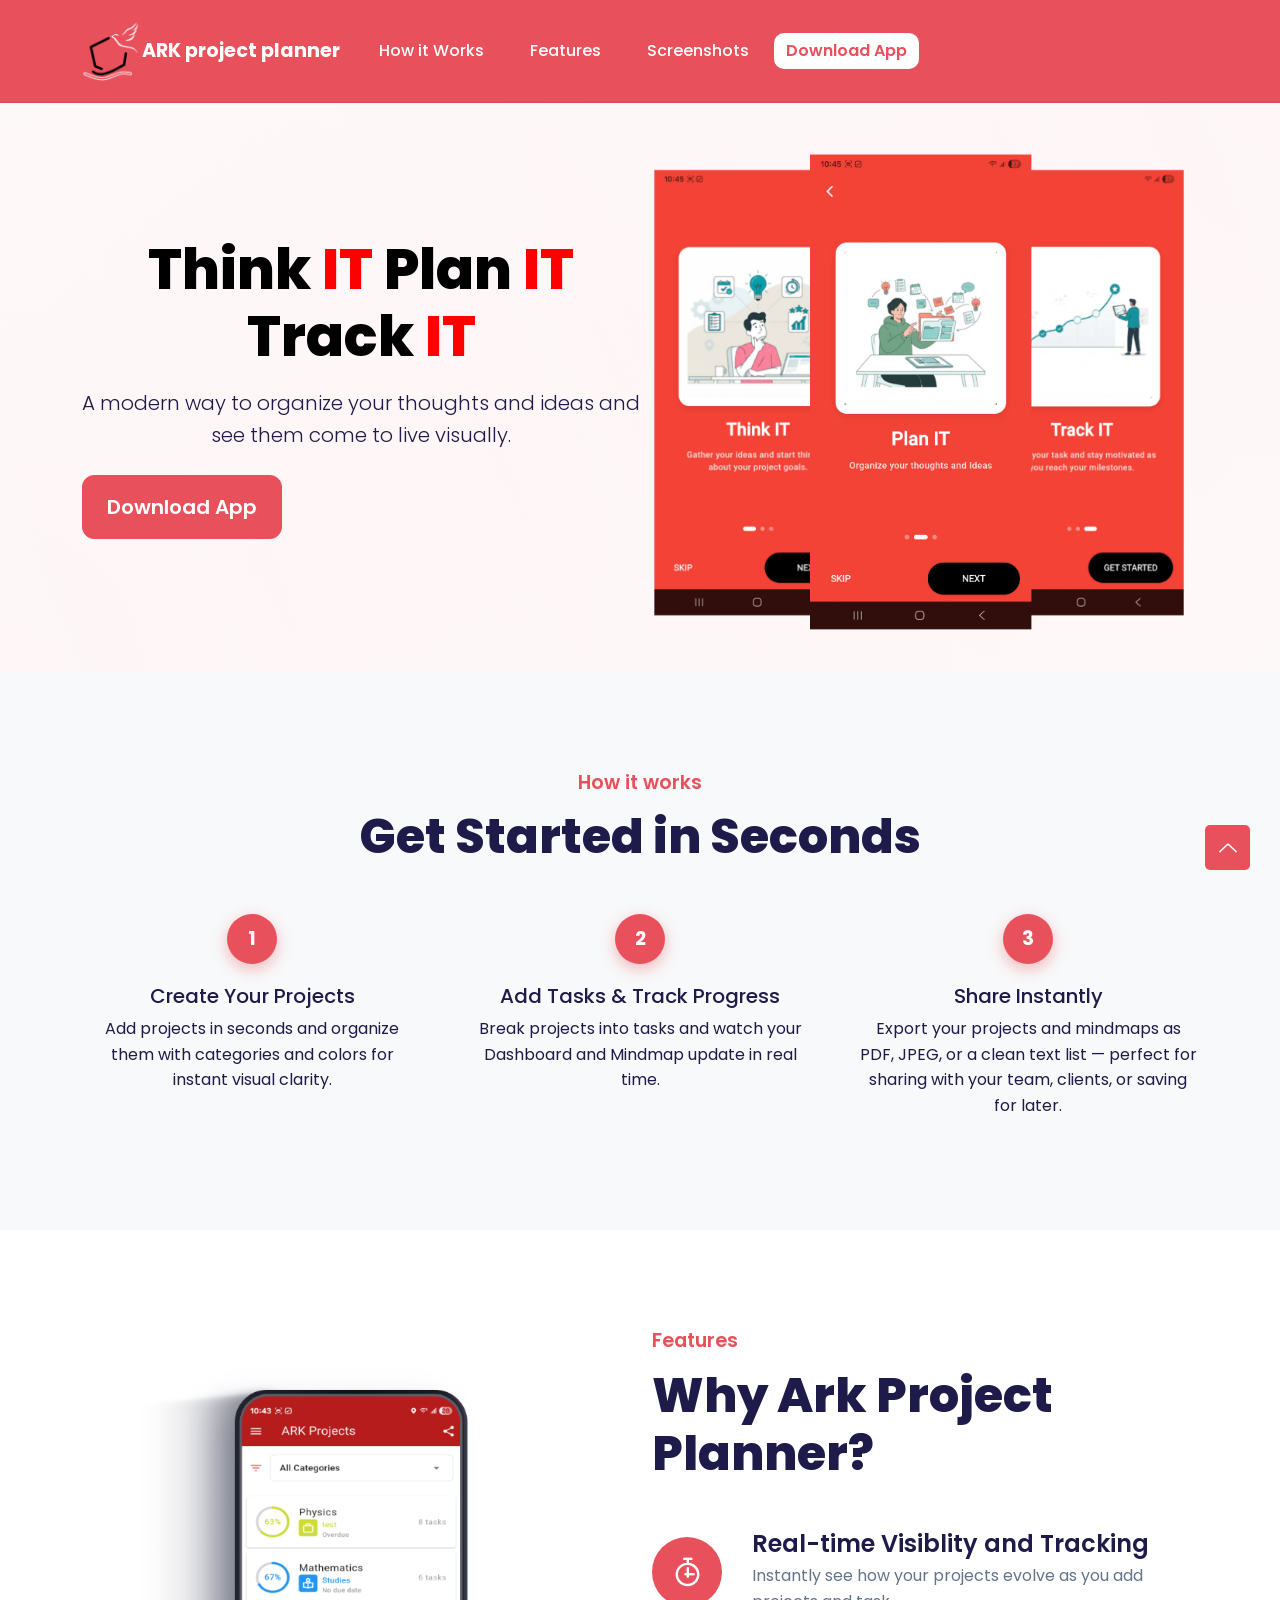
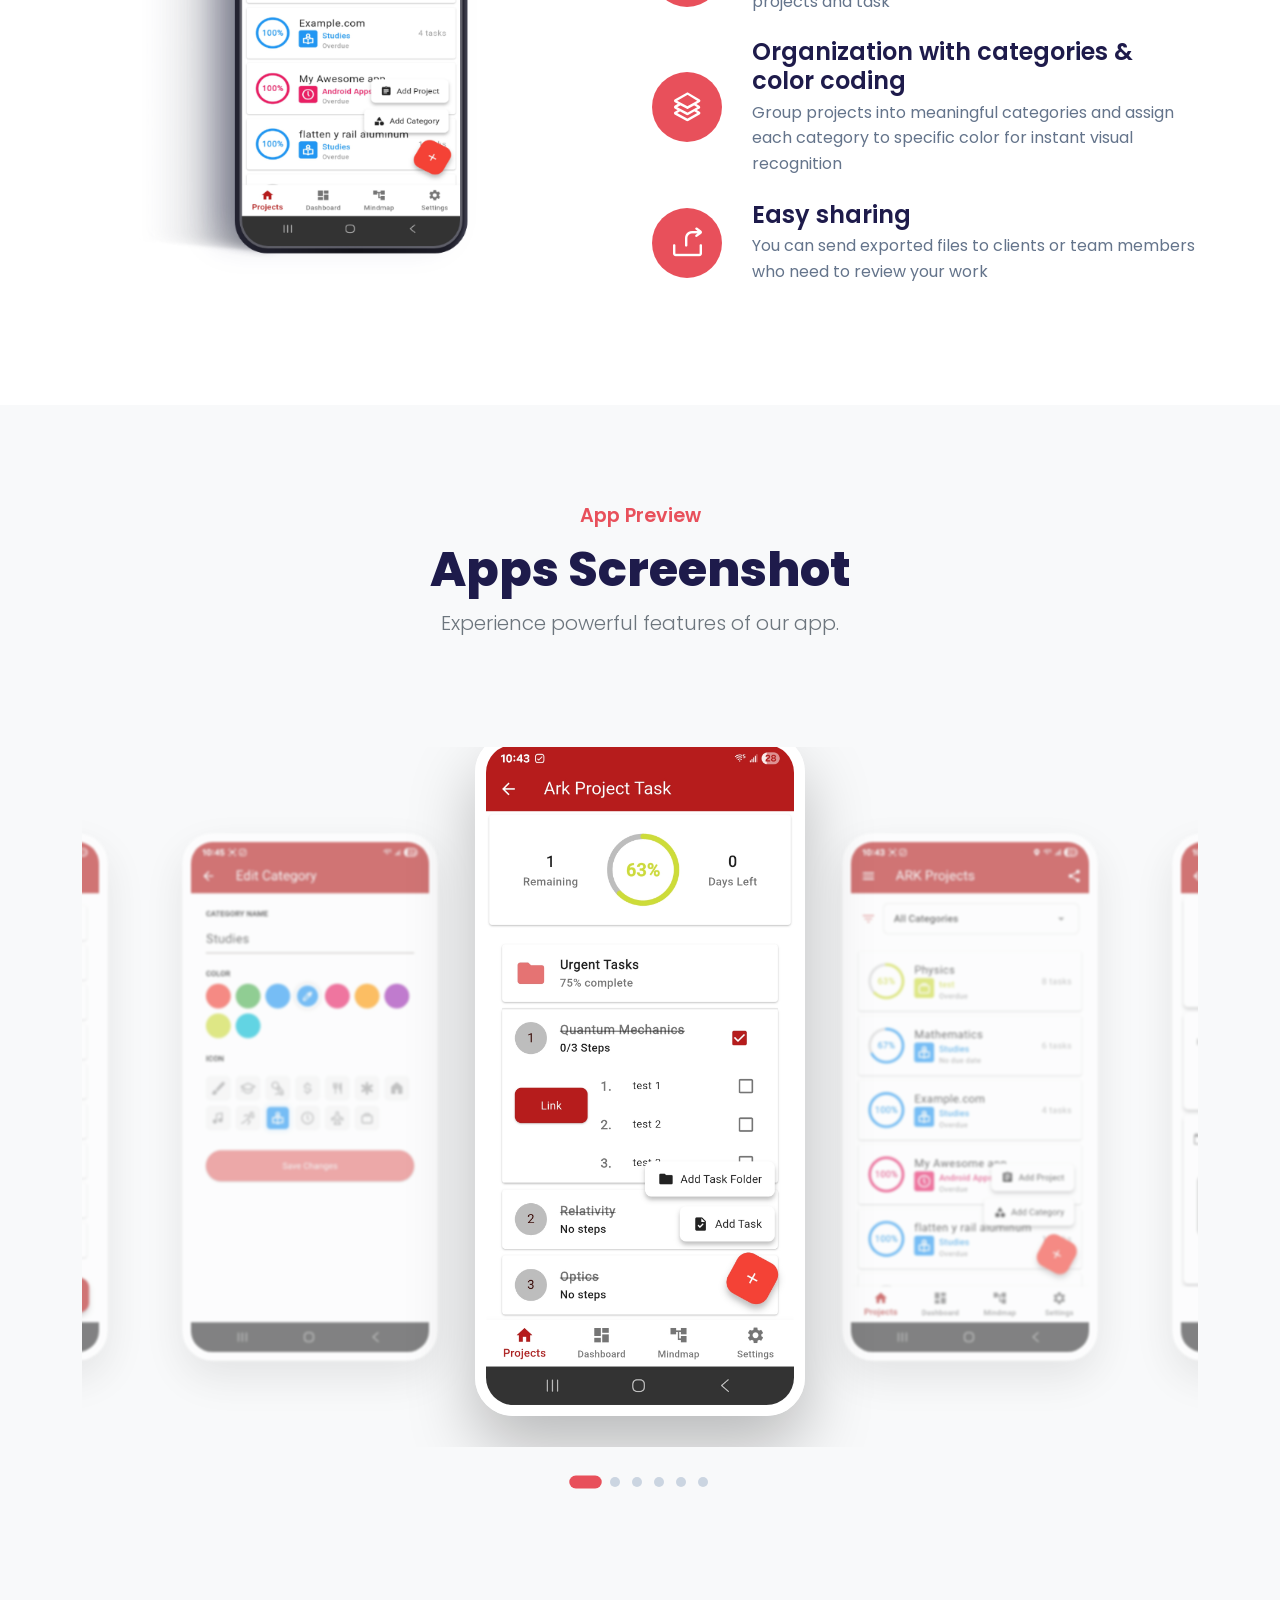
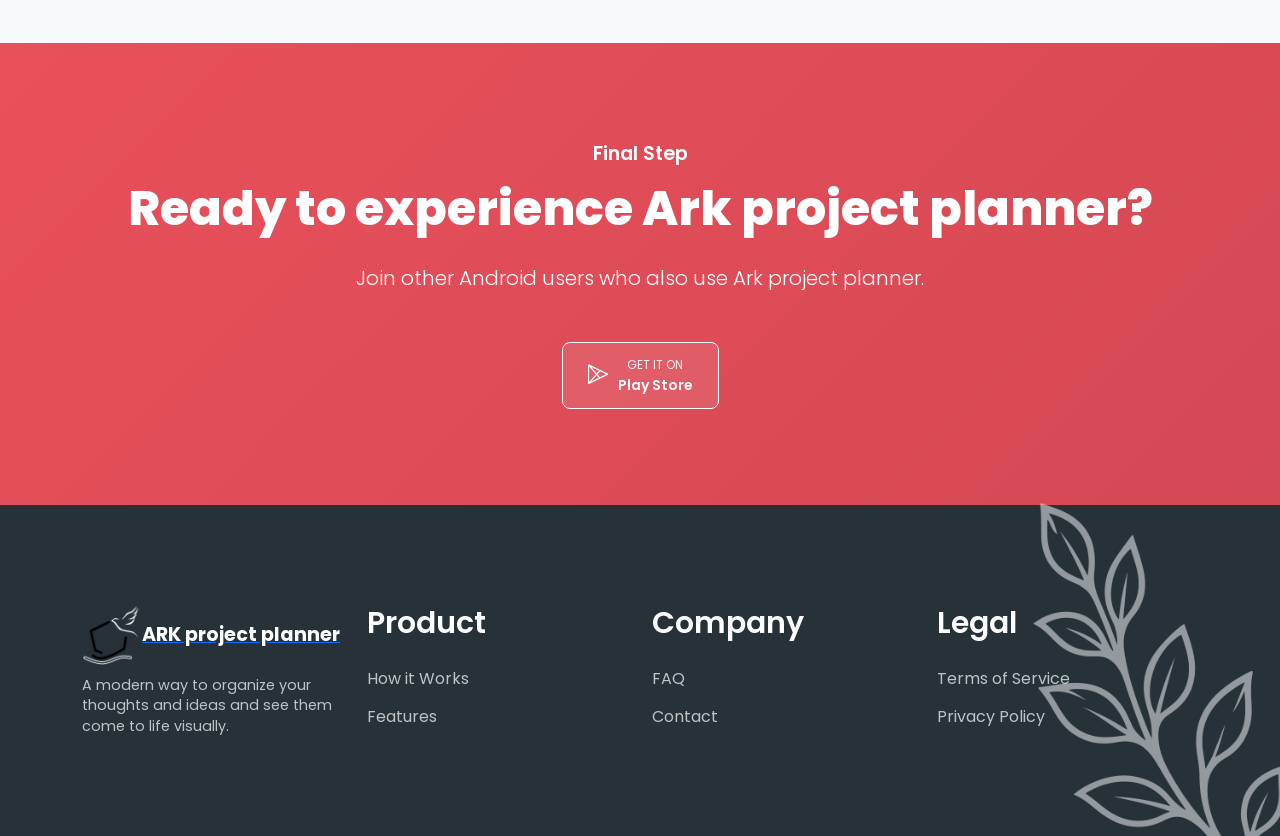
==== commit 1126d5f8: "update_8192026_342" ====
--- a/index.html
+++ b/index.html
@@ -4,7 +4,7 @@
     <meta charset="UTF-8">
     <meta name="viewport" content="width=device-width, initial-scale=1.0">
     <title>ARKprojectplanner - Think IT Plan IT Track IT</title>
-    <meta name="description" content="Make your ideas a reality with Ark project planner Android app.">
+    <meta name="description" content="A modern way to organize your thoughts and ideas and see them come to life visually.">
     
     <!-- Google Fonts -->
     <link href="https://fonts.googleapis.com/css2?family=Poppins:wght@300;400;600;700&display=swap" rel="stylesheet">
@@ -212,7 +212,7 @@
                                 <img src="assets/img/logo/arklogo.png" alt="ARK Logo" width="60" class="me-2">
                                 <span class="brand-name" style="color: #fff; font-weight: 700; font-size: 1.2rem;">ARK project planner</span>
                             </a>
-                            <p style="color: rgba(255, 255, 255, 0.7); font-size: 0.9rem; margin-top: 10px; line-height: 1.4;">A modern way to organize your thoughts and ideas and see them come to live visually.</p>
+                            <p style="color: rgba(255, 255, 255, 0.7); font-size: 0.9rem; margin-top: 10px; line-height: 1.4;">A modern way to organize your thoughts and ideas and see them come to life visually.</p>
                         </div>
                     </div>
                 </div>
